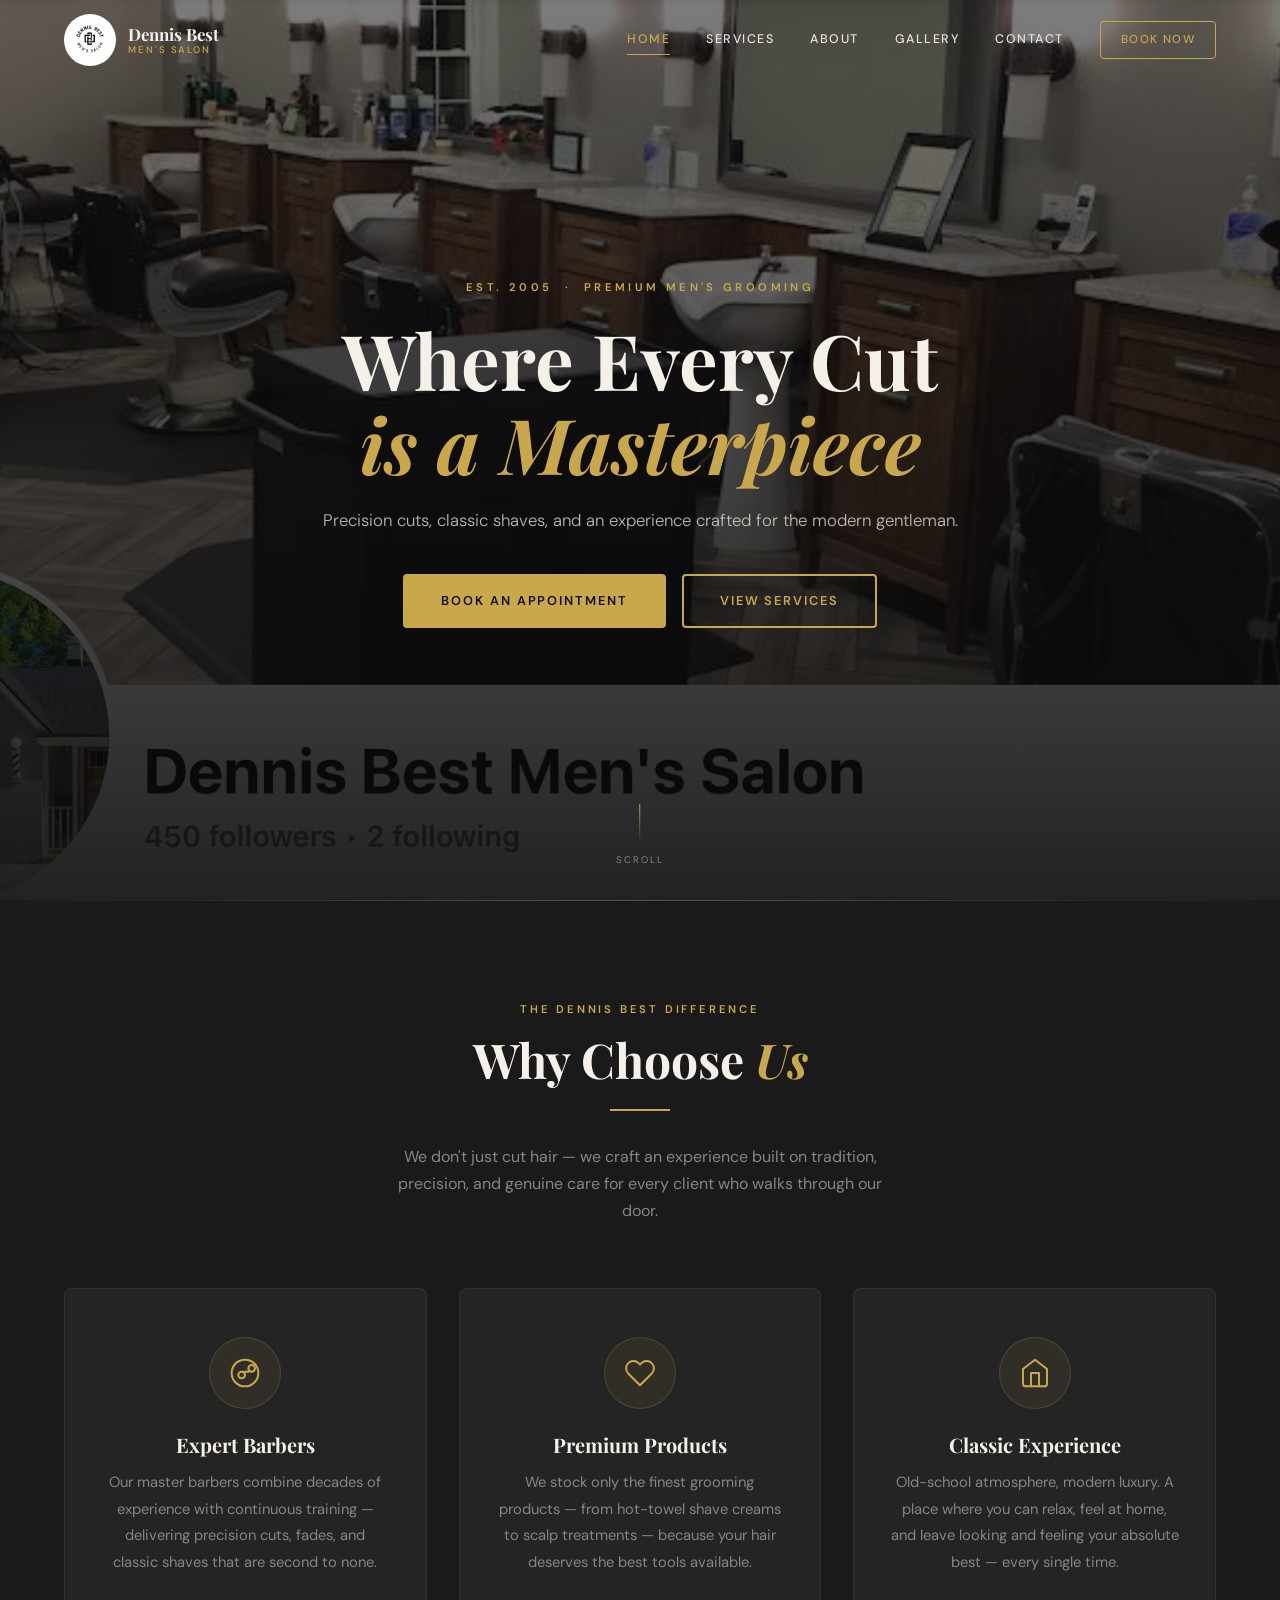
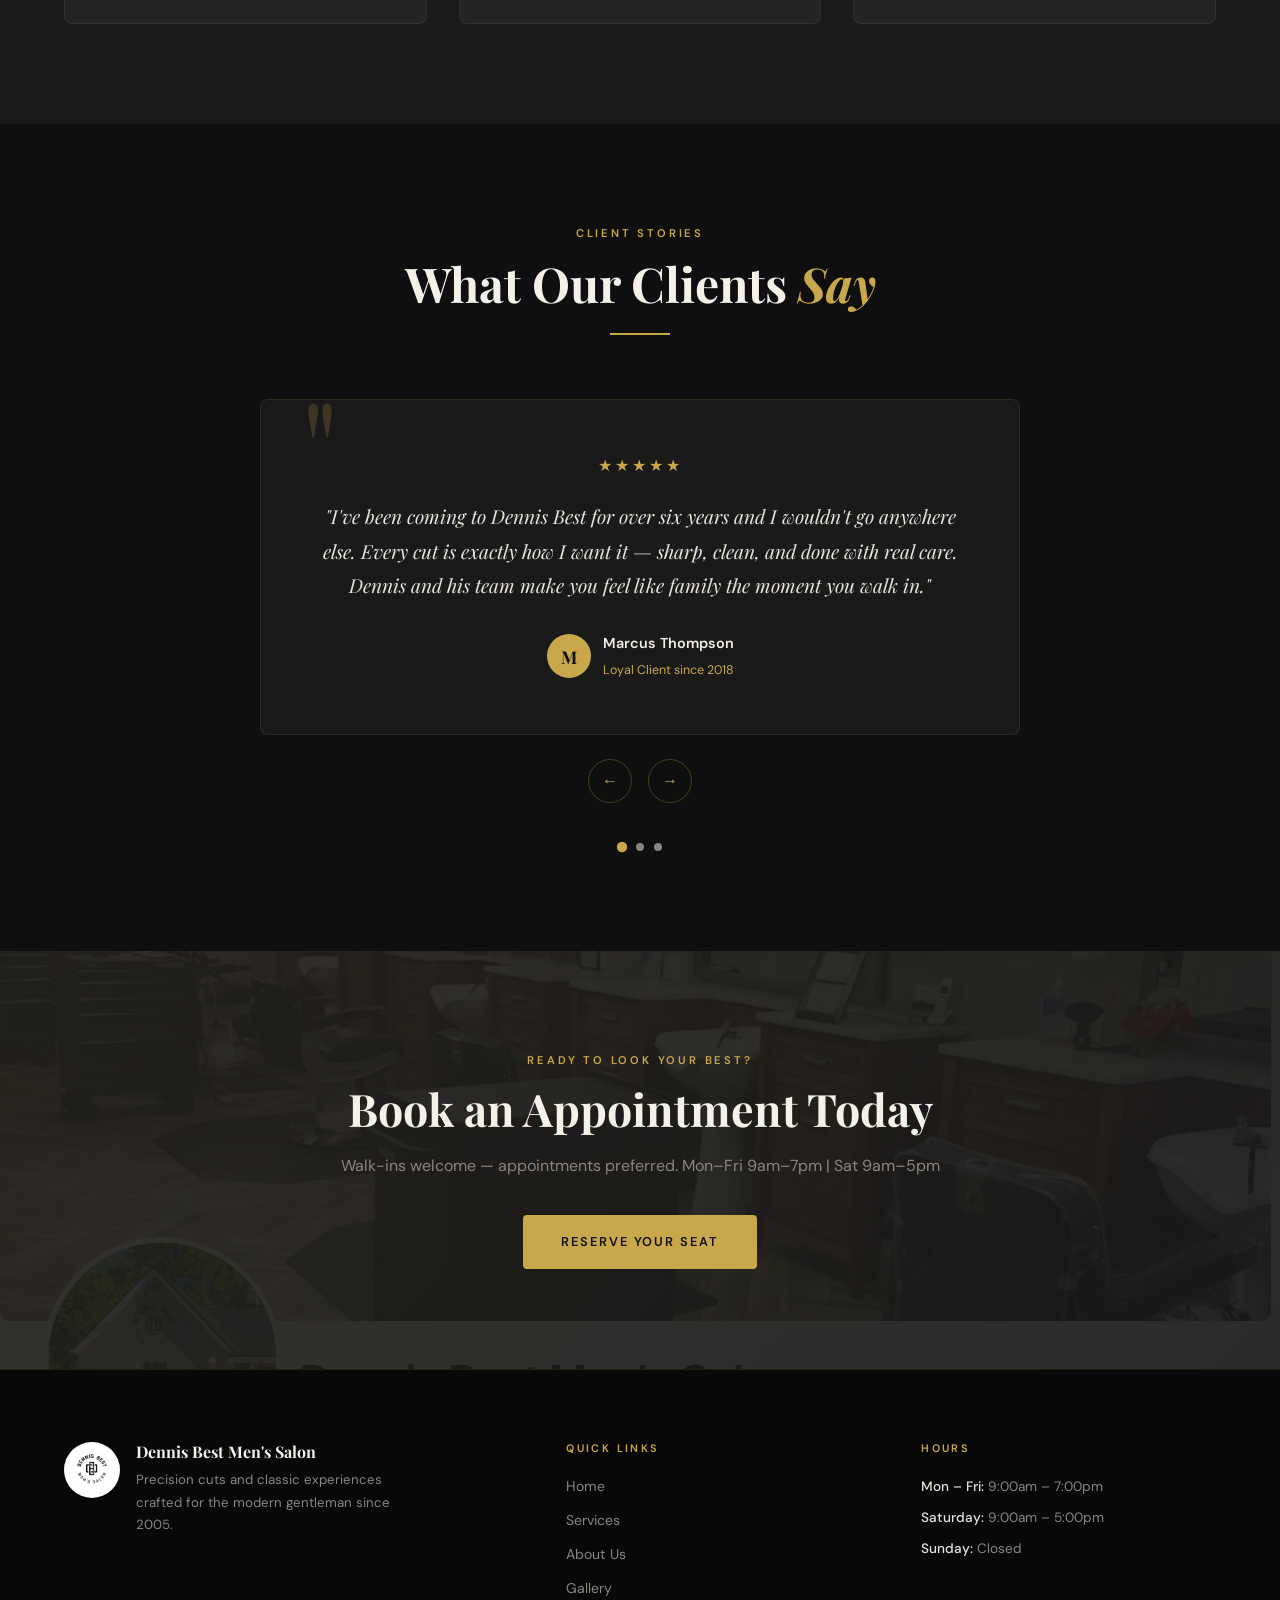
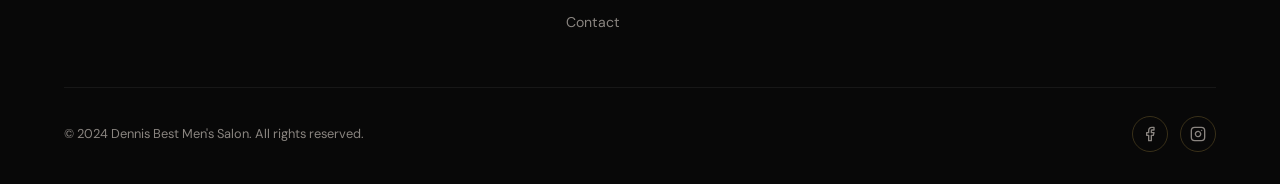
==== index.html @ a2790aa3 "Initial build: Dennis Best Men's Salon website Complete 5-page premium barbershop website with: - Ho" ====
<!DOCTYPE html>
<html lang="en">
<head>
  <meta charset="UTF-8" />
  <meta name="viewport" content="width=device-width, initial-scale=1.0" />
  <title>Dennis Best Men's Salon — Where Every Cut is a Masterpiece</title>
  <meta name="description" content="Premium men's barbershop and salon. Expert cuts, classic shaves, and a welcoming atmosphere since 2005." />
  <link rel="icon" type="image/png" href="images/logo.png" />
  <link rel="stylesheet" href="css/style.css" />
</head>
<body>

  <!-- ═══════════════════════════════ NAV ═══════════════════════════════ -->
  <header class="nav" role="banner">
    <div class="nav__inner">
      <a href="index.html" class="nav__logo" aria-label="Dennis Best Men's Salon Home">
        <img src="images/logo.png" alt="Dennis Best Men's Salon Logo" />
        <div class="nav__logo-text">
          Dennis Best
          <span>Men's Salon</span>
        </div>
      </a>

      <nav class="nav__links" aria-label="Primary Navigation">
        <a href="index.html">Home</a>
        <a href="services.html">Services</a>
        <a href="about.html">About</a>
        <a href="gallery.html">Gallery</a>
        <a href="contact.html">Contact</a>
        <a href="contact.html" class="nav__book">Book Now</a>
      </nav>

      <button class="nav__hamburger" aria-label="Toggle menu" aria-expanded="false">
        <span></span><span></span><span></span>
      </button>
    </div>
  </header>

  <!-- Mobile Menu -->
  <nav class="nav__mobile" aria-label="Mobile Navigation">
    <a href="index.html">Home</a>
    <a href="services.html">Services</a>
    <a href="about.html">About</a>
    <a href="gallery.html">Gallery</a>
    <a href="contact.html">Contact</a>
    <a href="contact.html">Book an Appointment</a>
  </nav>

  <main>

    <!-- ═══════════════════════════ HERO ═══════════════════════════════ -->
    <section class="hero" aria-label="Hero">
      <div class="hero__bg" role="img" aria-label="Dennis Best Men's Salon Interior"></div>
      <div class="hero__overlay"></div>

      <div class="hero__content">
        <span class="hero__eyebrow">Est. 2005 &nbsp;·&nbsp; Premium Men's Grooming</span>
        <h1 class="hero__title">
          Where Every Cut
          <em>is a Masterpiece</em>
        </h1>
        <p class="hero__sub">
          Precision cuts, classic shaves, and an experience crafted for the modern gentleman.
        </p>
        <div class="hero__cta">
          <a href="contact.html" class="btn btn-solid">Book an Appointment</a>
          <a href="services.html" class="btn">View Services</a>
        </div>
      </div>

      <div class="hero__scroll" aria-hidden="true">
        <div class="hero__scroll-line"></div>
        <span>Scroll</span>
      </div>
    </section>

    <!-- ═══════════════════════════ WHY US ═════════════════════════════ -->
    <section class="why">
      <div class="container">
        <div class="why__head reveal">
          <span class="section-label">The Dennis Best Difference</span>
          <h2 class="section-title">Why Choose <em>Us</em></h2>
          <div class="gold-divider center"></div>
          <p class="section-sub" style="margin: 0 auto;">
            We don't just cut hair — we craft an experience built on tradition, precision, and genuine care for every client who walks through our door.
          </p>
        </div>

        <div class="why__grid">
          <!-- Card 1 -->
          <div class="why__card reveal reveal-delay-1">
            <div class="why__icon">
              <svg viewBox="0 0 24 24" aria-hidden="true">
                <path d="M12 2C6.48 2 2 6.48 2 12s4.48 10 10 10 10-4.48 10-10S17.52 2 12 2z"/>
                <path d="M7 13.5c0-1.38 1.12-2.5 2.5-2.5s2.5 1.12 2.5 2.5-1.12 2.5-2.5 2.5S7 14.88 7 13.5z"/>
                <path d="M14.5 8.5c0-1.38 1.12-2.5 2.5-2.5s2.5 1.12 2.5 2.5-1.12 2.5-2.5 2.5-2.5-1.12-2.5-2.5z"/>
                <line x1="11.5" y1="11" x2="14.5" y2="11"/>
              </svg>
            </div>
            <h3>Expert Barbers</h3>
            <p>Our master barbers combine decades of experience with continuous training — delivering precision cuts, fades, and classic shaves that are second to none.</p>
          </div>

          <!-- Card 2 -->
          <div class="why__card reveal reveal-delay-2">
            <div class="why__icon">
              <svg viewBox="0 0 24 24" aria-hidden="true">
                <path d="M20.84 4.61a5.5 5.5 0 0 0-7.78 0L12 5.67l-1.06-1.06a5.5 5.5 0 0 0-7.78 7.78l1.06 1.06L12 21.23l7.78-7.78 1.06-1.06a5.5 5.5 0 0 0 0-7.78z"/>
              </svg>
            </div>
            <h3>Premium Products</h3>
            <p>We stock only the finest grooming products — from hot-towel shave creams to scalp treatments — because your hair deserves the best tools available.</p>
          </div>

          <!-- Card 3 -->
          <div class="why__card reveal reveal-delay-3">
            <div class="why__icon">
              <svg viewBox="0 0 24 24" aria-hidden="true">
                <path d="M3 9l9-7 9 7v11a2 2 0 0 1-2 2H5a2 2 0 0 1-2-2z"/>
                <polyline points="9 22 9 12 15 12 15 22"/>
              </svg>
            </div>
            <h3>Classic Experience</h3>
            <p>Old-school atmosphere, modern luxury. A place where you can relax, feel at home, and leave looking and feeling your absolute best — every single time.</p>
          </div>
        </div>
      </div>
    </section>

    <!-- ═════════════════════════ TESTIMONIALS ══════════════════════════ -->
    <section class="testimonials">
      <div class="container">
        <div class="testimonials__head reveal">
          <span class="section-label">Client Stories</span>
          <h2 class="section-title">What Our Clients <em>Say</em></h2>
          <div class="gold-divider center"></div>
        </div>

        <div class="testimonials__track-wrap reveal">
          <div class="testimonials__track">

            <div class="testimonials__slide">
              <div class="testimonial-card">
                <div class="testimonials__stars">★★★★★</div>
                <blockquote>
                  "I've been coming to Dennis Best for over six years and I wouldn't go anywhere else. Every cut is exactly how I want it — sharp, clean, and done with real care. Dennis and his team make you feel like family the moment you walk in."
                </blockquote>
                <cite>
                  <div class="testimonial-avatar">M</div>
                  <div class="testimonial-info">
                    <strong>Marcus Thompson</strong>
                    <span>Loyal Client since 2018</span>
                  </div>
                </cite>
              </div>
            </div>

            <div class="testimonials__slide">
              <div class="testimonial-card">
                <div class="testimonials__stars">★★★★★</div>
                <blockquote>
                  "The hot towel shave here is an experience unlike anything else. You walk out feeling completely refreshed — like a new man. The attention to detail from every barber in this shop is truly impressive. Worth every penny."
                </blockquote>
                <cite>
                  <div class="testimonial-avatar">J</div>
                  <div class="testimonial-info">
                    <strong>James Rivera</strong>
                    <span>Regular Client</span>
                  </div>
                </cite>
              </div>
            </div>

            <div class="testimonials__slide">
              <div class="testimonial-card">
                <div class="testimonials__stars">★★★★★</div>
                <blockquote>
                  "I took my son in for his first real haircut and Dennis was incredible with him. Patient, friendly, and the result was perfect. We've been coming back every month since. This is genuinely the best barbershop in the area."
                </blockquote>
                <cite>
                  <div class="testimonial-avatar">D</div>
                  <div class="testimonial-info">
                    <strong>David Chen</strong>
                    <span>Client since 2021</span>
                  </div>
                </cite>
              </div>
            </div>

          </div>
        </div>

        <div class="testimonials__arrows">
          <button class="testimonials__arrow prev" aria-label="Previous testimonial">&#8592;</button>
          <button class="testimonials__arrow next" aria-label="Next testimonial">&#8594;</button>
        </div>

        <div class="testimonials__dots" role="tablist" aria-label="Testimonial navigation">
          <button class="testimonials__dot active" aria-label="Testimonial 1"></button>
          <button class="testimonials__dot" aria-label="Testimonial 2"></button>
          <button class="testimonials__dot" aria-label="Testimonial 3"></button>
        </div>
      </div>
    </section>

    <!-- ═══════════════════════ CTA BANNER ═════════════════════════════ -->
    <section class="cta-banner">
      <div class="container">
        <span class="section-label reveal">Ready to Look Your Best?</span>
        <h2 class="cta-banner__title reveal">Book an Appointment Today</h2>
        <p class="cta-banner__sub reveal">
          Walk-ins welcome — appointments preferred. Mon–Fri 9am–7pm | Sat 9am–5pm
        </p>
        <a href="contact.html" class="btn btn-solid reveal">Reserve Your Seat</a>
      </div>
    </section>

  </main>

  <!-- ═══════════════════════════ FOOTER ═════════════════════════════ -->
  <footer class="footer">
    <div class="container">
      <div class="footer__grid">

        <div class="footer__brand">
          <img src="images/logo.png" alt="Dennis Best Men's Salon" class="footer__logo" />
          <div class="footer__brand-text">
            <h3>Dennis Best Men's Salon</h3>
            <p>Precision cuts and classic experiences crafted for the modern gentleman since 2005.</p>
          </div>
        </div>

        <div class="footer__col">
          <h4>Quick Links</h4>
          <nav class="footer__links" aria-label="Footer Navigation">
            <a href="index.html">Home</a>
            <a href="services.html">Services</a>
            <a href="about.html">About Us</a>
            <a href="gallery.html">Gallery</a>
            <a href="contact.html">Contact</a>
          </nav>
        </div>

        <div class="footer__col">
          <h4>Hours</h4>
          <ul class="footer__hours">
            <span><strong>Mon – Fri:</strong> 9:00am – 7:00pm</span>
            <span><strong>Saturday:</strong> 9:00am – 5:00pm</span>
            <span><strong>Sunday:</strong> Closed</span>
          </ul>
        </div>

      </div>

      <div class="footer__bottom">
        <p class="footer__copy">© 2024 Dennis Best Men's Salon. All rights reserved.</p>
        <div class="footer__social" aria-label="Social Media Links">
          <!-- Facebook -->
          <a href="#" aria-label="Facebook">
            <svg viewBox="0 0 24 24" xmlns="http://www.w3.org/2000/svg"><path d="M18 2h-3a5 5 0 0 0-5 5v3H7v4h3v8h4v-8h3l1-4h-4V7a1 1 0 0 1 1-1h3z"/></svg>
          </a>
          <!-- Instagram -->
          <a href="#" aria-label="Instagram">
            <svg viewBox="0 0 24 24" xmlns="http://www.w3.org/2000/svg"><rect x="2" y="2" width="20" height="20" rx="5" ry="5"/><path d="M16 11.37A4 4 0 1 1 12.63 8 4 4 0 0 1 16 11.37z"/><line x1="17.5" y1="6.5" x2="17.51" y2="6.5"/></svg>
          </a>
        </div>
      </div>
    </div>
  </footer>

  <script src="js/main.js"></script>
</body>
</html>
---- css/style.css ----
/* ============================================================
   Dennis Best Men's Salon — Main Stylesheet
   ============================================================ */

@import url('https://fonts.googleapis.com/css2?family=Playfair+Display:ital,wght@0,400;0,600;0,700;0,900;1,400;1,600&family=DM+Sans:wght@300;400;500;600&display=swap');

/* ── Variables ─────────────────────────────────────────────── */
:root {
  --color-bg:      #0f0f0f;
  --color-surface: #1a1a1a;
  --color-surface2:#242424;
  --color-gold:    #c9a84c;
  --color-gold-lt: #e0c070;
  --color-cream:   #f5f0e8;
  --color-text:    #e8e4dc;
  --color-muted:   #8a8580;
  --nav-h:         80px;
  --transition:    0.35s cubic-bezier(0.4, 0, 0.2, 1);
  --radius:        4px;
  --max-w:         1200px;
}

/* ── Reset & Base ──────────────────────────────────────────── */
*, *::before, *::after { box-sizing: border-box; margin: 0; padding: 0; }

html { scroll-behavior: smooth; font-size: 16px; }

body {
  background: var(--color-bg);
  color: var(--color-text);
  font-family: 'DM Sans', sans-serif;
  font-weight: 400;
  line-height: 1.7;
  opacity: 0;
  animation: pageIn 0.6s ease forwards;
}

@keyframes pageIn {
  to { opacity: 1; }
}

img { max-width: 100%; display: block; }
a  { text-decoration: none; color: inherit; }
ul { list-style: none; }

h1, h2, h3, h4 {
  font-family: 'Playfair Display', serif;
  line-height: 1.2;
}

/* ── Utility ───────────────────────────────────────────────── */
.container {
  width: 100%;
  max-width: var(--max-w);
  margin: 0 auto;
  padding: 0 24px;
}

.section-label {
  display: block;
  font-family: 'DM Sans', sans-serif;
  font-size: 0.7rem;
  font-weight: 600;
  letter-spacing: 0.25em;
  text-transform: uppercase;
  color: var(--color-gold);
  margin-bottom: 12px;
}

.section-title {
  font-size: clamp(2rem, 4vw, 3rem);
  color: var(--color-cream);
  margin-bottom: 16px;
}

.section-title em {
  font-style: italic;
  color: var(--color-gold);
}

.section-sub {
  font-size: 1rem;
  color: var(--color-muted);
  max-width: 520px;
}

.btn {
  display: inline-block;
  padding: 14px 36px;
  border: 2px solid var(--color-gold);
  font-family: 'DM Sans', sans-serif;
  font-size: 0.8rem;
  font-weight: 600;
  letter-spacing: 0.15em;
  text-transform: uppercase;
  color: var(--color-gold);
  background: transparent;
  cursor: pointer;
  transition: var(--transition);
  border-radius: var(--radius);
}

.btn:hover {
  background: var(--color-gold);
  color: var(--color-bg);
}

.btn-solid {
  background: var(--color-gold);
  color: var(--color-bg);
}

.btn-solid:hover {
  background: var(--color-gold-lt);
  border-color: var(--color-gold-lt);
}

/* ── Divider ───────────────────────────────────────────────── */
.gold-divider {
  width: 60px;
  height: 2px;
  background: var(--color-gold);
  margin: 20px 0 32px;
}

.gold-divider.center { margin-left: auto; margin-right: auto; }

/* ============================================================
   NAVIGATION
   ============================================================ */
.nav {
  position: fixed;
  top: 0; left: 0; right: 0;
  height: var(--nav-h);
  z-index: 1000;
  transition: background var(--transition), box-shadow var(--transition);
}

.nav.scrolled {
  background: rgba(10, 10, 10, 0.97);
  box-shadow: 0 2px 30px rgba(0,0,0,0.6);
  backdrop-filter: blur(10px);
  -webkit-backdrop-filter: blur(10px);
}

.nav__inner {
  display: flex;
  align-items: center;
  justify-content: space-between;
  height: 100%;
  max-width: var(--max-w);
  margin: 0 auto;
  padding: 0 24px;
}

.nav__logo {
  display: flex;
  align-items: center;
  gap: 12px;
}

.nav__logo img {
  width: 52px;
  height: 52px;
  object-fit: contain;
  border-radius: 50%;
  background: #fff;
  padding: 4px;
  filter: none;
}

.nav__logo-text {
  font-family: 'Playfair Display', serif;
  font-size: 1.05rem;
  font-weight: 700;
  color: var(--color-cream);
  line-height: 1.2;
}

.nav__logo-text span {
  display: block;
  font-family: 'DM Sans', sans-serif;
  font-size: 0.6rem;
  font-weight: 500;
  letter-spacing: 0.2em;
  text-transform: uppercase;
  color: var(--color-gold);
}

.nav__links {
  display: flex;
  align-items: center;
  gap: 36px;
}

.nav__links a {
  font-size: 0.78rem;
  font-weight: 500;
  letter-spacing: 0.12em;
  text-transform: uppercase;
  color: var(--color-text);
  position: relative;
  transition: color var(--transition);
}

.nav__links a::after {
  content: '';
  position: absolute;
  bottom: -4px; left: 0;
  width: 0; height: 1px;
  background: var(--color-gold);
  transition: width var(--transition);
}

.nav__links a:hover,
.nav__links a.active {
  color: var(--color-gold);
}

.nav__links a:hover::after,
.nav__links a.active::after {
  width: 100%;
}

.nav__book {
  font-size: 0.72rem !important;
  padding: 8px 20px;
  border: 1px solid var(--color-gold);
  border-radius: var(--radius);
  color: var(--color-gold) !important;
  transition: var(--transition) !important;
}

.nav__book:hover {
  background: var(--color-gold) !important;
  color: var(--color-bg) !important;
}

.nav__book::after { display: none !important; }

/* Hamburger */
.nav__hamburger {
  display: none;
  flex-direction: column;
  justify-content: center;
  gap: 5px;
  width: 36px;
  height: 36px;
  cursor: pointer;
  background: none;
  border: none;
  padding: 4px;
}

.nav__hamburger span {
  display: block;
  height: 2px;
  background: var(--color-text);
  border-radius: 2px;
  transition: var(--transition);
}

.nav__hamburger.open span:nth-child(1) { transform: translateY(7px) rotate(45deg); }
.nav__hamburger.open span:nth-child(2) { opacity: 0; }
.nav__hamburger.open span:nth-child(3) { transform: translateY(-7px) rotate(-45deg); }

/* Mobile menu */
.nav__mobile {
  display: none;
  position: fixed;
  top: var(--nav-h);
  left: 0; right: 0;
  background: rgba(10, 10, 10, 0.98);
  backdrop-filter: blur(20px);
  -webkit-backdrop-filter: blur(20px);
  padding: 24px;
  flex-direction: column;
  gap: 4px;
  z-index: 999;
  border-top: 1px solid rgba(201, 168, 76, 0.2);
}

.nav__mobile.open { display: flex; }

.nav__mobile a {
  display: block;
  padding: 14px 16px;
  font-size: 1rem;
  font-weight: 500;
  letter-spacing: 0.08em;
  color: var(--color-text);
  border-bottom: 1px solid rgba(255,255,255,0.06);
  transition: color var(--transition);
}

.nav__mobile a:hover,
.nav__mobile a.active { color: var(--color-gold); }

.nav__mobile a:last-child { border-bottom: none; }

/* ============================================================
   HERO
   ============================================================ */
.hero {
  position: relative;
  height: 100vh;
  min-height: 620px;
  display: flex;
  align-items: center;
  justify-content: center;
  text-align: center;
  overflow: hidden;
}

.hero__bg {
  position: absolute;
  inset: 0;
  background: url('../images/interior.jpg') center/cover no-repeat;
  transform: scale(1.05);
  transition: transform 8s ease-out;
}

.hero__bg.loaded { transform: scale(1); }

.hero__overlay {
  position: absolute;
  inset: 0;
  background: linear-gradient(
    to bottom,
    rgba(10, 10, 10, 0.5) 0%,
    rgba(10, 10, 10, 0.7) 50%,
    rgba(10, 10, 10, 0.9) 100%
  );
}

.hero__content {
  position: relative;
  z-index: 2;
  max-width: 760px;
  padding: 0 24px;
  animation: heroIn 1s ease 0.3s both;
}

@keyframes heroIn {
  from { opacity: 0; transform: translateY(30px); }
  to   { opacity: 1; transform: translateY(0); }
}

.hero__eyebrow {
  display: inline-block;
  font-family: 'DM Sans', sans-serif;
  font-size: 0.7rem;
  font-weight: 600;
  letter-spacing: 0.3em;
  text-transform: uppercase;
  color: var(--color-gold);
  margin-bottom: 20px;
}

.hero__title {
  font-size: clamp(2.8rem, 6vw, 5rem);
  font-weight: 700;
  color: var(--color-cream);
  margin-bottom: 20px;
  line-height: 1.1;
}

.hero__title em {
  display: block;
  font-style: italic;
  color: var(--color-gold);
}

.hero__sub {
  font-size: 1.05rem;
  color: rgba(232, 228, 220, 0.8);
  margin-bottom: 40px;
  font-weight: 300;
}

.hero__cta {
  display: flex;
  gap: 16px;
  justify-content: center;
  flex-wrap: wrap;
}

.hero__scroll {
  position: absolute;
  bottom: 32px;
  left: 50%;
  transform: translateX(-50%);
  z-index: 2;
  display: flex;
  flex-direction: column;
  align-items: center;
  gap: 8px;
  animation: bounce 2.5s ease infinite;
}

.hero__scroll span {
  font-size: 0.6rem;
  letter-spacing: 0.2em;
  text-transform: uppercase;
  color: var(--color-muted);
}

.hero__scroll-line {
  width: 1px;
  height: 40px;
  background: linear-gradient(to bottom, var(--color-gold), transparent);
}

@keyframes bounce {
  0%, 100% { transform: translateX(-50%) translateY(0); }
  50%       { transform: translateX(-50%) translateY(8px); }
}

/* ============================================================
   WHY CHOOSE US
   ============================================================ */
.why {
  padding: 100px 0;
  background: var(--color-surface);
  position: relative;
  overflow: hidden;
}

.why::before {
  content: '';
  position: absolute;
  top: 0; left: 0; right: 0;
  height: 1px;
  background: linear-gradient(to right, transparent, var(--color-gold), transparent);
  opacity: 0.4;
}

.why__head {
  text-align: center;
  margin-bottom: 64px;
}

.why__grid {
  display: grid;
  grid-template-columns: repeat(3, 1fr);
  gap: 32px;
}

.why__card {
  background: var(--color-surface2);
  border: 1px solid rgba(201, 168, 76, 0.1);
  border-radius: 8px;
  padding: 48px 36px;
  text-align: center;
  transition: var(--transition);
  position: relative;
  overflow: hidden;
}

.why__card::after {
  content: '';
  position: absolute;
  bottom: 0; left: 0; right: 0;
  height: 3px;
  background: var(--color-gold);
  transform: scaleX(0);
  transition: transform var(--transition);
}

.why__card:hover {
  transform: translateY(-8px);
  border-color: rgba(201, 168, 76, 0.35);
  box-shadow: 0 20px 50px rgba(0,0,0,0.4);
}

.why__card:hover::after { transform: scaleX(1); }

.why__icon {
  width: 72px;
  height: 72px;
  margin: 0 auto 24px;
  display: flex;
  align-items: center;
  justify-content: center;
  border-radius: 50%;
  background: rgba(201, 168, 76, 0.08);
  border: 1px solid rgba(201, 168, 76, 0.2);
}

.why__icon svg {
  width: 32px;
  height: 32px;
  stroke: var(--color-gold);
  fill: none;
  stroke-width: 1.5;
  stroke-linecap: round;
  stroke-linejoin: round;
}

.why__card h3 {
  font-size: 1.25rem;
  color: var(--color-cream);
  margin-bottom: 12px;
}

.why__card p {
  font-size: 0.92rem;
  color: var(--color-muted);
  line-height: 1.8;
}

/* ============================================================
   TESTIMONIALS
   ============================================================ */
.testimonials {
  padding: 100px 0;
  background: var(--color-bg);
  overflow: hidden;
}

.testimonials__head {
  text-align: center;
  margin-bottom: 64px;
}

.testimonials__track-wrap {
  position: relative;
  overflow: hidden;
}

.testimonials__track {
  display: flex;
  transition: transform 0.6s cubic-bezier(0.4, 0, 0.2, 1);
}

.testimonials__slide {
  min-width: 100%;
  padding: 0 40px;
}

.testimonial-card {
  background: var(--color-surface);
  border: 1px solid rgba(201, 168, 76, 0.12);
  border-radius: 8px;
  padding: 52px 60px;
  max-width: 760px;
  margin: 0 auto;
  text-align: center;
  position: relative;
}

.testimonial-card::before {
  content: '"';
  position: absolute;
  top: -20px; left: 40px;
  font-family: 'Playfair Display', serif;
  font-size: 8rem;
  color: var(--color-gold);
  opacity: 0.2;
  line-height: 1;
}

.testimonial-card blockquote {
  font-family: 'Playfair Display', serif;
  font-size: 1.2rem;
  font-style: italic;
  color: var(--color-text);
  line-height: 1.8;
  margin-bottom: 28px;
}

.testimonial-card cite {
  display: flex;
  align-items: center;
  justify-content: center;
  gap: 12px;
  font-style: normal;
}

.testimonial-avatar {
  width: 44px;
  height: 44px;
  border-radius: 50%;
  background: var(--color-gold);
  display: flex;
  align-items: center;
  justify-content: center;
  font-family: 'Playfair Display', serif;
  font-size: 1.1rem;
  color: var(--color-bg);
  font-weight: 700;
  flex-shrink: 0;
}

.testimonial-info strong {
  display: block;
  font-family: 'DM Sans', sans-serif;
  font-weight: 600;
  font-size: 0.9rem;
  color: var(--color-cream);
}

.testimonial-info span {
  font-size: 0.78rem;
  color: var(--color-gold);
}

.testimonials__stars {
  color: var(--color-gold);
  font-size: 1rem;
  margin-bottom: 20px;
  letter-spacing: 3px;
}

.testimonials__dots {
  display: flex;
  justify-content: center;
  gap: 10px;
  margin-top: 40px;
}

.testimonials__dot {
  width: 8px;
  height: 8px;
  border-radius: 50%;
  background: var(--color-muted);
  cursor: pointer;
  transition: var(--transition);
  border: none;
}

.testimonials__dot.active {
  background: var(--color-gold);
  transform: scale(1.3);
}

.testimonials__arrows {
  display: flex;
  justify-content: center;
  gap: 16px;
  margin-top: 24px;
}

.testimonials__arrow {
  width: 44px;
  height: 44px;
  border-radius: 50%;
  border: 1px solid rgba(201, 168, 76, 0.3);
  background: transparent;
  color: var(--color-gold);
  cursor: pointer;
  display: flex;
  align-items: center;
  justify-content: center;
  transition: var(--transition);
  font-size: 1rem;
}

.testimonials__arrow:hover {
  background: var(--color-gold);
  color: var(--color-bg);
  border-color: var(--color-gold);
}

/* ============================================================
   CTA BANNER
   ============================================================ */
.cta-banner {
  position: relative;
  padding: 100px 0;
  background: var(--color-surface);
  text-align: center;
  overflow: hidden;
}

.cta-banner::before {
  content: '';
  position: absolute;
  inset: 0;
  background: url('../images/interior.jpg') center/cover no-repeat;
  opacity: 0.08;
}

.cta-banner::after {
  content: '';
  position: absolute;
  inset: 0;
  background: linear-gradient(135deg, rgba(201,168,76,0.05) 0%, transparent 100%);
}

.cta-banner .container { position: relative; z-index: 1; }

.cta-banner__title {
  font-size: clamp(1.8rem, 3.5vw, 2.8rem);
  color: var(--color-cream);
  margin-bottom: 16px;
}

.cta-banner__sub {
  font-size: 1rem;
  color: var(--color-muted);
  margin-bottom: 36px;
}

/* ============================================================
   FOOTER
   ============================================================ */
.footer {
  background: #080808;
  padding: 72px 0 32px;
  border-top: 1px solid rgba(201, 168, 76, 0.15);
}

.footer__grid {
  display: grid;
  grid-template-columns: 1.5fr 1fr 1fr;
  gap: 60px;
  margin-bottom: 52px;
}

.footer__brand {
  display: flex;
  align-items: flex-start;
  gap: 16px;
}

.footer__logo {
  width: 56px;
  height: 56px;
  object-fit: contain;
  border-radius: 50%;
  background: #fff;
  padding: 4px;
  flex-shrink: 0;
}

.footer__brand-text h3 {
  font-family: 'Playfair Display', serif;
  font-size: 1rem;
  color: var(--color-cream);
  margin-bottom: 4px;
}

.footer__brand-text p {
  font-size: 0.83rem;
  color: var(--color-muted);
  line-height: 1.7;
  max-width: 260px;
  margin-top: 8px;
}

.footer__col h4 {
  font-family: 'DM Sans', sans-serif;
  font-size: 0.68rem;
  font-weight: 600;
  letter-spacing: 0.22em;
  text-transform: uppercase;
  color: var(--color-gold);
  margin-bottom: 20px;
}

.footer__links {
  display: flex;
  flex-direction: column;
  gap: 10px;
}

.footer__links a {
  font-size: 0.88rem;
  color: var(--color-muted);
  transition: color var(--transition);
}

.footer__links a:hover { color: var(--color-gold); }

.footer__hours {
  display: flex;
  flex-direction: column;
  gap: 8px;
}

.footer__hours span {
  font-size: 0.85rem;
  color: var(--color-muted);
}

.footer__hours span strong {
  color: var(--color-text);
  font-weight: 500;
}

.footer__bottom {
  border-top: 1px solid rgba(255,255,255,0.06);
  padding-top: 28px;
  display: flex;
  align-items: center;
  justify-content: space-between;
  flex-wrap: wrap;
  gap: 16px;
}

.footer__copy {
  font-size: 0.8rem;
  color: var(--color-muted);
}

.footer__social {
  display: flex;
  gap: 12px;
}

.footer__social a {
  width: 36px;
  height: 36px;
  border-radius: 50%;
  border: 1px solid rgba(201, 168, 76, 0.25);
  display: flex;
  align-items: center;
  justify-content: center;
  color: var(--color-muted);
  transition: var(--transition);
}

.footer__social a:hover {
  border-color: var(--color-gold);
  color: var(--color-gold);
  background: rgba(201, 168, 76, 0.08);
}

.footer__social svg {
  width: 16px;
  height: 16px;
  fill: none;
  stroke: currentColor;
  stroke-width: 2;
  stroke-linecap: round;
  stroke-linejoin: round;
}

/* ============================================================
   PAGE HEADER (inner pages)
   ============================================================ */
.page-header {
  padding: 160px 0 80px;
  text-align: center;
  background: var(--color-surface);
  position: relative;
  overflow: hidden;
}

.page-header::before {
  content: '';
  position: absolute;
  inset: 0;
  background: url('../images/interior.jpg') center/cover no-repeat;
  opacity: 0.06;
}

.page-header::after {
  content: '';
  position: absolute;
  bottom: 0; left: 0; right: 0;
  height: 1px;
  background: linear-gradient(to right, transparent, var(--color-gold), transparent);
  opacity: 0.4;
}

.page-header .container { position: relative; z-index: 1; }

.page-header__label {
  display: block;
  font-size: 0.68rem;
  font-weight: 600;
  letter-spacing: 0.28em;
  text-transform: uppercase;
  color: var(--color-gold);
  margin-bottom: 12px;
}

.page-header h1 {
  font-size: clamp(2.2rem, 4.5vw, 3.5rem);
  color: var(--color-cream);
}

/* ============================================================
   SERVICES PAGE
   ============================================================ */
.services-section {
  padding: 80px 0 100px;
}

.services__grid {
  display: grid;
  grid-template-columns: repeat(3, 1fr);
  gap: 28px;
  margin-top: 60px;
}

.service-card {
  background: var(--color-surface);
  border: 1px solid rgba(201, 168, 76, 0.1);
  border-radius: 8px;
  padding: 44px 36px;
  position: relative;
  overflow: hidden;
  cursor: default;
  transition: transform var(--transition), box-shadow var(--transition), border-color var(--transition);
}

.service-card::before {
  content: '';
  position: absolute;
  inset: 0;
  background: linear-gradient(135deg, rgba(201,168,76,0.06), transparent);
  opacity: 0;
  transition: opacity var(--transition);
}

.service-card:hover {
  transform: translateY(-10px);
  border-color: rgba(201, 168, 76, 0.5);
  box-shadow: 0 24px 60px rgba(0,0,0,0.4), 0 0 0 1px rgba(201,168,76,0.15);
}

.service-card:hover::before { opacity: 1; }

.service-card__number {
  font-family: 'Playfair Display', serif;
  font-size: 3.5rem;
  font-weight: 700;
  color: rgba(201, 168, 76, 0.1);
  line-height: 1;
  margin-bottom: 20px;
  transition: color var(--transition);
}

.service-card:hover .service-card__number {
  color: rgba(201, 168, 76, 0.2);
}

.service-card h3 {
  font-size: 1.3rem;
  color: var(--color-cream);
  margin-bottom: 10px;
}

.service-card p {
  font-size: 0.88rem;
  color: var(--color-muted);
  line-height: 1.7;
  margin-bottom: 28px;
}

.service-card__price {
  display: flex;
  align-items: center;
  justify-content: space-between;
}

.service-card__price span {
  font-family: 'Playfair Display', serif;
  font-size: 1.8rem;
  font-weight: 600;
  color: var(--color-gold);
}

.service-card__tag {
  font-size: 0.68rem;
  font-weight: 600;
  letter-spacing: 0.15em;
  text-transform: uppercase;
  color: var(--color-muted);
  border: 1px solid rgba(255,255,255,0.1);
  padding: 5px 12px;
  border-radius: 20px;
}

.services__note {
  margin-top: 48px;
  text-align: center;
  font-size: 0.88rem;
  color: var(--color-muted);
}

.services__note a {
  color: var(--color-gold);
  border-bottom: 1px solid rgba(201,168,76,0.4);
  transition: border-color var(--transition);
}

.services__note a:hover { border-color: var(--color-gold); }

/* ============================================================
   GALLERY PAGE
   ============================================================ */
.gallery-section {
  padding: 80px 0 100px;
}

.gallery__filter {
  display: flex;
  justify-content: center;
  gap: 12px;
  margin-bottom: 52px;
  flex-wrap: wrap;
}

.gallery__filter button {
  font-family: 'DM Sans', sans-serif;
  font-size: 0.72rem;
  font-weight: 600;
  letter-spacing: 0.15em;
  text-transform: uppercase;
  padding: 8px 24px;
  background: transparent;
  border: 1px solid rgba(255,255,255,0.12);
  color: var(--color-muted);
  border-radius: 40px;
  cursor: pointer;
  transition: var(--transition);
}

.gallery__filter button:hover,
.gallery__filter button.active {
  border-color: var(--color-gold);
  color: var(--color-gold);
  background: rgba(201,168,76,0.06);
}

.gallery__masonry {
  columns: 3;
  column-gap: 16px;
}

.gallery__item {
  break-inside: avoid;
  margin-bottom: 16px;
  position: relative;
  overflow: hidden;
  border-radius: 6px;
  cursor: pointer;
  opacity: 0;
  transform: translateY(20px);
  transition: opacity 0.5s ease, transform 0.5s ease;
}

.gallery__item.visible {
  opacity: 1;
  transform: translateY(0);
}

.gallery__item img {
  width: 100%;
  display: block;
  transition: transform 0.5s ease;
}

.gallery__item:hover img { transform: scale(1.05); }

.gallery__item-overlay {
  position: absolute;
  inset: 0;
  background: rgba(10, 10, 10, 0.5);
  display: flex;
  align-items: center;
  justify-content: center;
  opacity: 0;
  transition: opacity var(--transition);
}

.gallery__item:hover .gallery__item-overlay { opacity: 1; }

.gallery__item-overlay svg {
  width: 32px;
  height: 32px;
  stroke: #fff;
  fill: none;
  stroke-width: 1.5;
}

/* Lightbox */
.lightbox {
  position: fixed;
  inset: 0;
  background: rgba(5, 5, 5, 0.96);
  z-index: 2000;
  display: flex;
  align-items: center;
  justify-content: center;
  opacity: 0;
  pointer-events: none;
  transition: opacity 0.3s ease;
}

.lightbox.open {
  opacity: 1;
  pointer-events: all;
}

.lightbox__img {
  max-width: 90vw;
  max-height: 85vh;
  object-fit: contain;
  border-radius: 4px;
  box-shadow: 0 30px 80px rgba(0,0,0,0.8);
}

.lightbox__close {
  position: absolute;
  top: 24px; right: 24px;
  width: 44px; height: 44px;
  background: rgba(255,255,255,0.08);
  border: 1px solid rgba(255,255,255,0.15);
  border-radius: 50%;
  cursor: pointer;
  display: flex;
  align-items: center;
  justify-content: center;
  color: var(--color-text);
  font-size: 1.3rem;
  transition: var(--transition);
  line-height: 1;
}

.lightbox__close:hover {
  background: rgba(201,168,76,0.2);
  border-color: var(--color-gold);
  color: var(--color-gold);
}

.lightbox__arrow {
  position: absolute;
  top: 50%;
  transform: translateY(-50%);
  width: 52px; height: 52px;
  background: rgba(255,255,255,0.06);
  border: 1px solid rgba(255,255,255,0.12);
  border-radius: 50%;
  cursor: pointer;
  display: flex;
  align-items: center;
  justify-content: center;
  color: var(--color-text);
  font-size: 1.2rem;
  transition: var(--transition);
}

.lightbox__arrow:hover {
  background: rgba(201,168,76,0.15);
  border-color: var(--color-gold);
  color: var(--color-gold);
}

.lightbox__prev { left: 24px; }
.lightbox__next { right: 24px; }

.lightbox__counter {
  position: absolute;
  bottom: 24px;
  left: 50%;
  transform: translateX(-50%);
  font-size: 0.78rem;
  color: var(--color-muted);
  letter-spacing: 0.1em;
}

/* ============================================================
   ABOUT PAGE
   ============================================================ */
.about-story {
  padding: 80px 0 60px;
}

.about-story__grid {
  display: grid;
  grid-template-columns: 1fr 1fr;
  gap: 80px;
  align-items: center;
}

.about-story__img {
  position: relative;
}

.about-story__img img {
  width: 100%;
  border-radius: 8px;
  filter: grayscale(20%);
}

.about-story__img::before {
  content: '';
  position: absolute;
  top: -16px; left: -16px;
  right: 16px; bottom: 16px;
  border: 1px solid rgba(201,168,76,0.25);
  border-radius: 8px;
  z-index: -1;
}

.about-story__text .section-sub {
  max-width: 100%;
  font-size: 1rem;
  line-height: 1.85;
  color: var(--color-muted);
}

.about-stats {
  display: grid;
  grid-template-columns: repeat(3, 1fr);
  gap: 24px;
  margin-top: 40px;
}

.stat {
  text-align: center;
  padding: 20px;
  border: 1px solid rgba(201,168,76,0.12);
  border-radius: 6px;
  background: var(--color-surface);
}

.stat strong {
  display: block;
  font-family: 'Playfair Display', serif;
  font-size: 2.2rem;
  font-weight: 700;
  color: var(--color-gold);
}

.stat span {
  font-size: 0.78rem;
  color: var(--color-muted);
  letter-spacing: 0.05em;
}

/* Team */
.team-section {
  padding: 80px 0;
  background: var(--color-surface);
}

.team__head {
  text-align: center;
  margin-bottom: 60px;
}

.team__grid {
  display: grid;
  grid-template-columns: repeat(3, 1fr);
  gap: 32px;
}

.team-card {
  background: var(--color-surface2);
  border: 1px solid rgba(201,168,76,0.1);
  border-radius: 8px;
  overflow: hidden;
  transition: var(--transition);
}

.team-card:hover {
  transform: translateY(-6px);
  border-color: rgba(201,168,76,0.3);
  box-shadow: 0 20px 50px rgba(0,0,0,0.3);
}

.team-card__img {
  width: 100%;
  aspect-ratio: 4/3;
  object-fit: cover;
  filter: grayscale(30%);
  transition: filter var(--transition);
}

.team-card:hover .team-card__img { filter: grayscale(0); }

.team-card__body {
  padding: 28px;
}

.team-card__body h3 {
  font-size: 1.15rem;
  color: var(--color-cream);
  margin-bottom: 4px;
}

.team-card__title {
  font-size: 0.78rem;
  color: var(--color-gold);
  font-weight: 500;
  letter-spacing: 0.08em;
  text-transform: uppercase;
  margin-bottom: 12px;
}

.team-card__bio {
  font-size: 0.85rem;
  color: var(--color-muted);
  line-height: 1.7;
}

/* Timeline */
.timeline-section {
  padding: 80px 0 100px;
}

.timeline__head {
  text-align: center;
  margin-bottom: 72px;
}

.timeline {
  position: relative;
  max-width: 760px;
  margin: 0 auto;
}

.timeline::before {
  content: '';
  position: absolute;
  top: 0; bottom: 0;
  left: 50%;
  transform: translateX(-50%);
  width: 1px;
  background: linear-gradient(to bottom, transparent, rgba(201,168,76,0.4), transparent);
}

.timeline__item {
  display: flex;
  gap: 40px;
  margin-bottom: 60px;
  position: relative;
}

.timeline__item:nth-child(odd) { flex-direction: row-reverse; }

.timeline__item:nth-child(odd) .timeline__content { text-align: right; }

.timeline__dot {
  position: absolute;
  top: 6px;
  left: 50%;
  transform: translateX(-50%);
  width: 14px;
  height: 14px;
  border-radius: 50%;
  background: var(--color-gold);
  border: 3px solid var(--color-bg);
  box-shadow: 0 0 0 1px var(--color-gold);
  z-index: 1;
}

.timeline__content {
  flex: 1;
  padding: 0 40px;
}

.timeline__year {
  font-family: 'Playfair Display', serif;
  font-size: 2rem;
  font-weight: 700;
  color: var(--color-gold);
  opacity: 0.4;
  line-height: 1;
  margin-bottom: 8px;
}

.timeline__content h3 {
  font-size: 1.1rem;
  color: var(--color-cream);
  margin-bottom: 8px;
}

.timeline__content p {
  font-size: 0.88rem;
  color: var(--color-muted);
  line-height: 1.7;
}

/* ============================================================
   CONTACT PAGE
   ============================================================ */
.contact-section {
  padding: 80px 0 100px;
}

.contact__grid {
  display: grid;
  grid-template-columns: 1.4fr 1fr;
  gap: 64px;
  align-items: start;
}

.contact-form {
  background: var(--color-surface);
  border: 1px solid rgba(201,168,76,0.1);
  border-radius: 8px;
  padding: 52px 48px;
}

.contact-form h2 {
  font-size: 1.8rem;
  color: var(--color-cream);
  margin-bottom: 8px;
}

.contact-form .form-sub {
  font-size: 0.88rem;
  color: var(--color-muted);
  margin-bottom: 36px;
}

.form-group {
  margin-bottom: 20px;
}

.form-row {
  display: grid;
  grid-template-columns: 1fr 1fr;
  gap: 20px;
}

.form-group label {
  display: block;
  font-size: 0.72rem;
  font-weight: 600;
  letter-spacing: 0.12em;
  text-transform: uppercase;
  color: var(--color-muted);
  margin-bottom: 8px;
}

.form-group input,
.form-group select,
.form-group textarea {
  width: 100%;
  background: var(--color-surface2);
  border: 1px solid rgba(255,255,255,0.08);
  border-radius: var(--radius);
  padding: 14px 16px;
  font-family: 'DM Sans', sans-serif;
  font-size: 0.92rem;
  color: var(--color-text);
  transition: border-color var(--transition), box-shadow var(--transition);
  outline: none;
  appearance: none;
  -webkit-appearance: none;
}

.form-group select {
  background-image: url("data:image/svg+xml,%3Csvg xmlns='http://www.w3.org/2000/svg' width='12' height='8' viewBox='0 0 12 8'%3E%3Cpath d='M1 1l5 5 5-5' stroke='%23c9a84c' stroke-width='1.5' fill='none' stroke-linecap='round'/%3E%3C/svg%3E");
  background-repeat: no-repeat;
  background-position: right 14px center;
  padding-right: 40px;
  cursor: pointer;
}

.form-group select option {
  background: var(--color-surface2);
  color: var(--color-text);
}

.form-group textarea {
  resize: vertical;
  min-height: 130px;
}

.form-group input::placeholder,
.form-group textarea::placeholder {
  color: rgba(138,133,128,0.6);
}

.form-group input:focus,
.form-group select:focus,
.form-group textarea:focus {
  border-color: rgba(201,168,76,0.5);
  box-shadow: 0 0 0 3px rgba(201,168,76,0.08);
}

.form-submit {
  margin-top: 8px;
  width: 100%;
  padding: 16px;
  background: var(--color-gold);
  border: 2px solid var(--color-gold);
  border-radius: var(--radius);
  font-family: 'DM Sans', sans-serif;
  font-size: 0.8rem;
  font-weight: 600;
  letter-spacing: 0.15em;
  text-transform: uppercase;
  color: var(--color-bg);
  cursor: pointer;
  transition: var(--transition);
}

.form-submit:hover {
  background: var(--color-gold-lt);
  border-color: var(--color-gold-lt);
}

.form-success {
  display: none;
  text-align: center;
  padding: 20px;
  color: var(--color-gold);
  font-size: 0.9rem;
}

/* Contact Info */
.contact-info {
  display: flex;
  flex-direction: column;
  gap: 32px;
}

.contact-info__block {
  background: var(--color-surface);
  border: 1px solid rgba(201,168,76,0.1);
  border-radius: 8px;
  padding: 32px;
}

.contact-info__block h3 {
  font-size: 1rem;
  color: var(--color-cream);
  margin-bottom: 20px;
  display: flex;
  align-items: center;
  gap: 10px;
}

.contact-info__block h3 svg {
  width: 18px;
  height: 18px;
  stroke: var(--color-gold);
  fill: none;
  stroke-width: 1.5;
}

.hours-list {
  display: flex;
  flex-direction: column;
  gap: 10px;
}

.hours-list li {
  display: flex;
  justify-content: space-between;
  font-size: 0.88rem;
  padding-bottom: 10px;
  border-bottom: 1px solid rgba(255,255,255,0.04);
}

.hours-list li:last-child { border-bottom: none; padding-bottom: 0; }

.hours-list li span:first-child { color: var(--color-muted); }
.hours-list li span:last-child  { color: var(--color-cream); font-weight: 500; }

.hours-list li.closed span:last-child { color: var(--color-muted); }

.map-embed {
  border-radius: 8px;
  overflow: hidden;
  border: 1px solid rgba(201,168,76,0.1);
}

.map-embed iframe {
  width: 100%;
  height: 220px;
  display: block;
  filter: grayscale(30%) invert(90%) hue-rotate(180deg) brightness(0.85);
}

.social-links {
  display: flex;
  gap: 12px;
}

.social-link {
  display: flex;
  align-items: center;
  gap: 10px;
  padding: 10px 16px;
  background: var(--color-surface2);
  border: 1px solid rgba(255,255,255,0.06);
  border-radius: var(--radius);
  font-size: 0.84rem;
  color: var(--color-text);
  transition: var(--transition);
}

.social-link:hover {
  border-color: rgba(201,168,76,0.4);
  color: var(--color-gold);
}

.social-link svg {
  width: 18px;
  height: 18px;
  fill: currentColor;
  flex-shrink: 0;
}

/* ============================================================
   SCROLL REVEAL
   ============================================================ */
.reveal {
  opacity: 0;
  transform: translateY(28px);
  transition: opacity 0.65s ease, transform 0.65s ease;
}

.reveal.visible {
  opacity: 1;
  transform: translateY(0);
}

.reveal-delay-1 { transition-delay: 0.1s; }
.reveal-delay-2 { transition-delay: 0.2s; }
.reveal-delay-3 { transition-delay: 0.3s; }

/* ============================================================
   RESPONSIVE
   ============================================================ */
@media (max-width: 1024px) {
  .why__grid          { grid-template-columns: repeat(2, 1fr); }
  .services__grid     { grid-template-columns: repeat(2, 1fr); }
  .team__grid         { grid-template-columns: repeat(2, 1fr); }
  .about-story__grid  { grid-template-columns: 1fr; gap: 48px; }
  .about-story__img::before { display: none; }
  .footer__grid       { grid-template-columns: 1fr 1fr; }
  .contact__grid      { grid-template-columns: 1fr; }
}

@media (max-width: 768px) {
  :root { --nav-h: 68px; }

  .nav__links  { display: none; }
  .nav__hamburger { display: flex; }

  .hero__title { font-size: 2.5rem; }

  .why__grid        { grid-template-columns: 1fr; }
  .services__grid   { grid-template-columns: 1fr; }
  .team__grid       { grid-template-columns: 1fr; }
  .footer__grid     { grid-template-columns: 1fr; gap: 36px; }
  .gallery__masonry { columns: 2; }

  .timeline::before { left: 16px; }
  .timeline__item   { flex-direction: column !important; gap: 20px; }
  .timeline__item:nth-child(odd) .timeline__content { text-align: left; }
  .timeline__dot    { left: 16px; }
  .timeline__content { padding: 0 0 0 48px !important; }

  .about-stats      { grid-template-columns: repeat(3, 1fr); gap: 12px; }

  .contact-form     { padding: 36px 28px; }
  .form-row         { grid-template-columns: 1fr; }
  .footer__bottom   { flex-direction: column; text-align: center; }

  .testimonial-card { padding: 40px 28px; }
}

@media (max-width: 480px) {
  .gallery__masonry { columns: 1; }
  .hero__cta        { flex-direction: column; align-items: center; }
  .about-stats      { grid-template-columns: 1fr; }
}
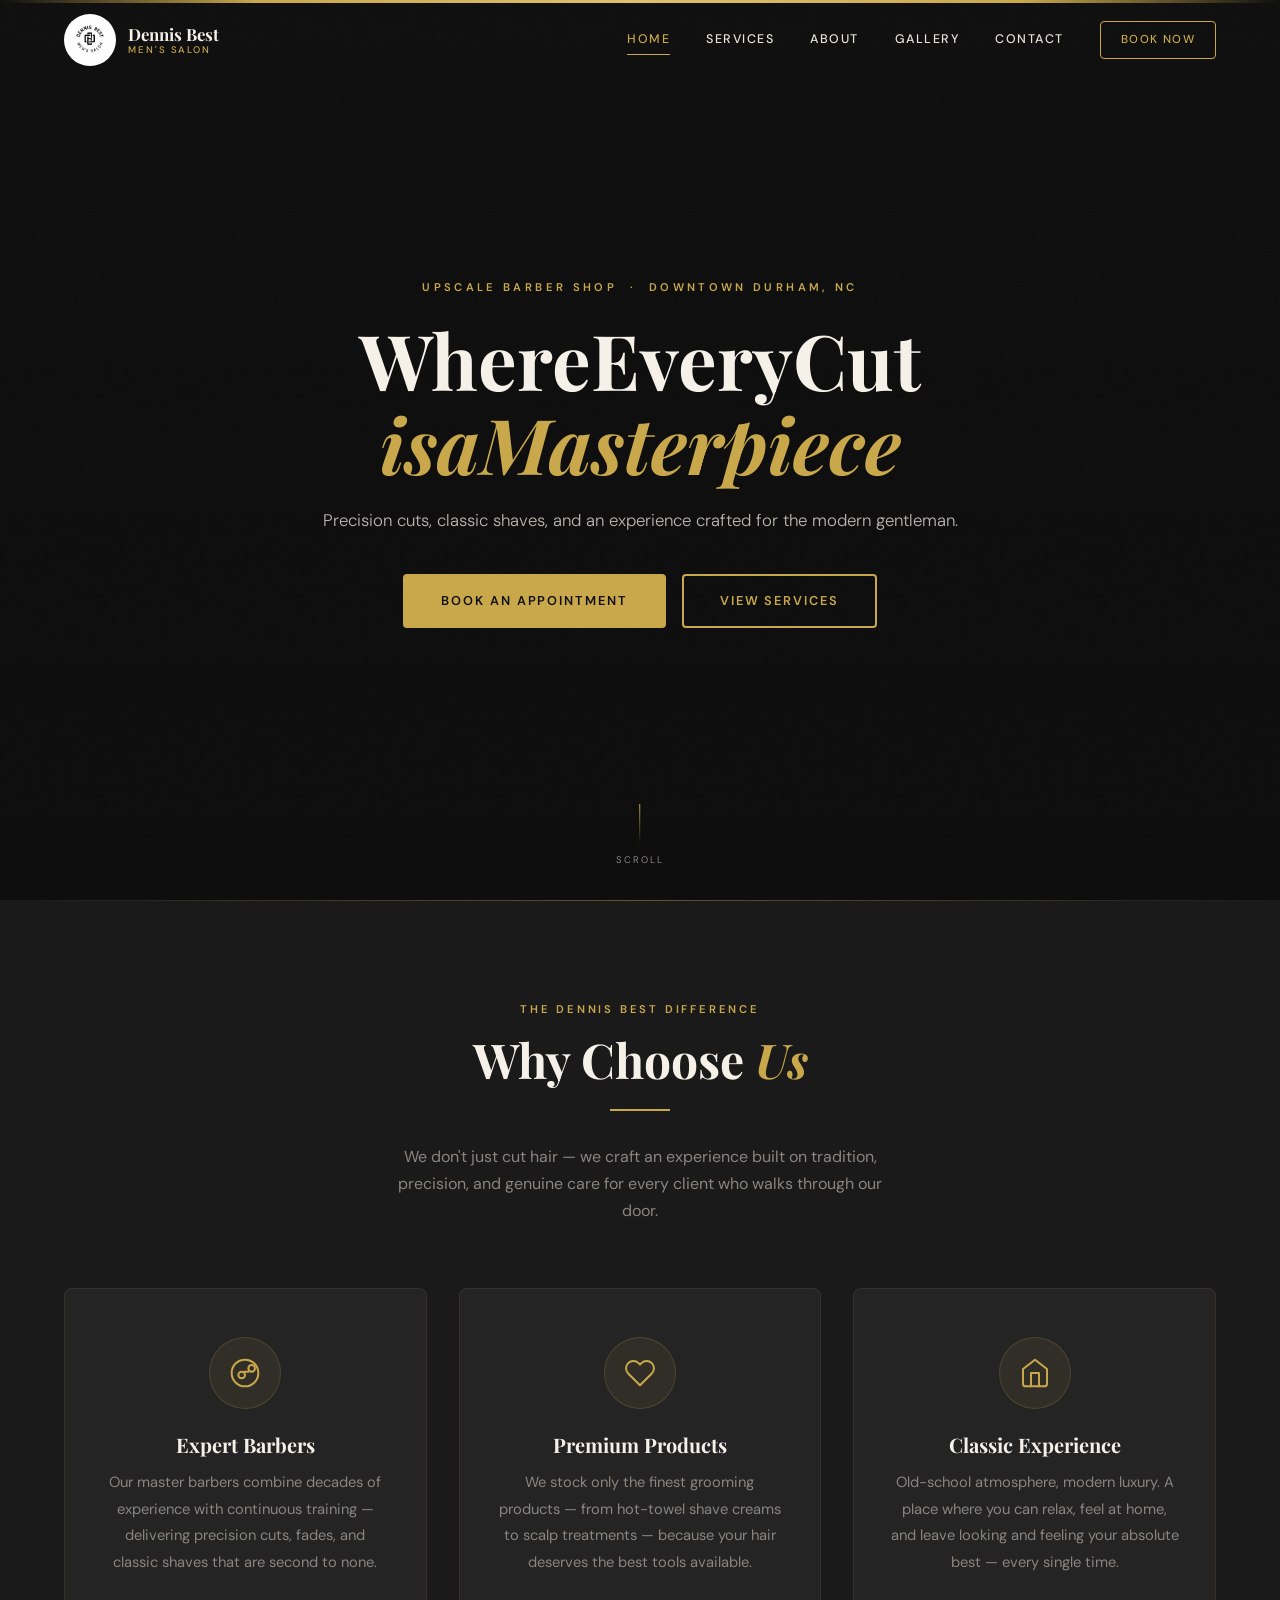
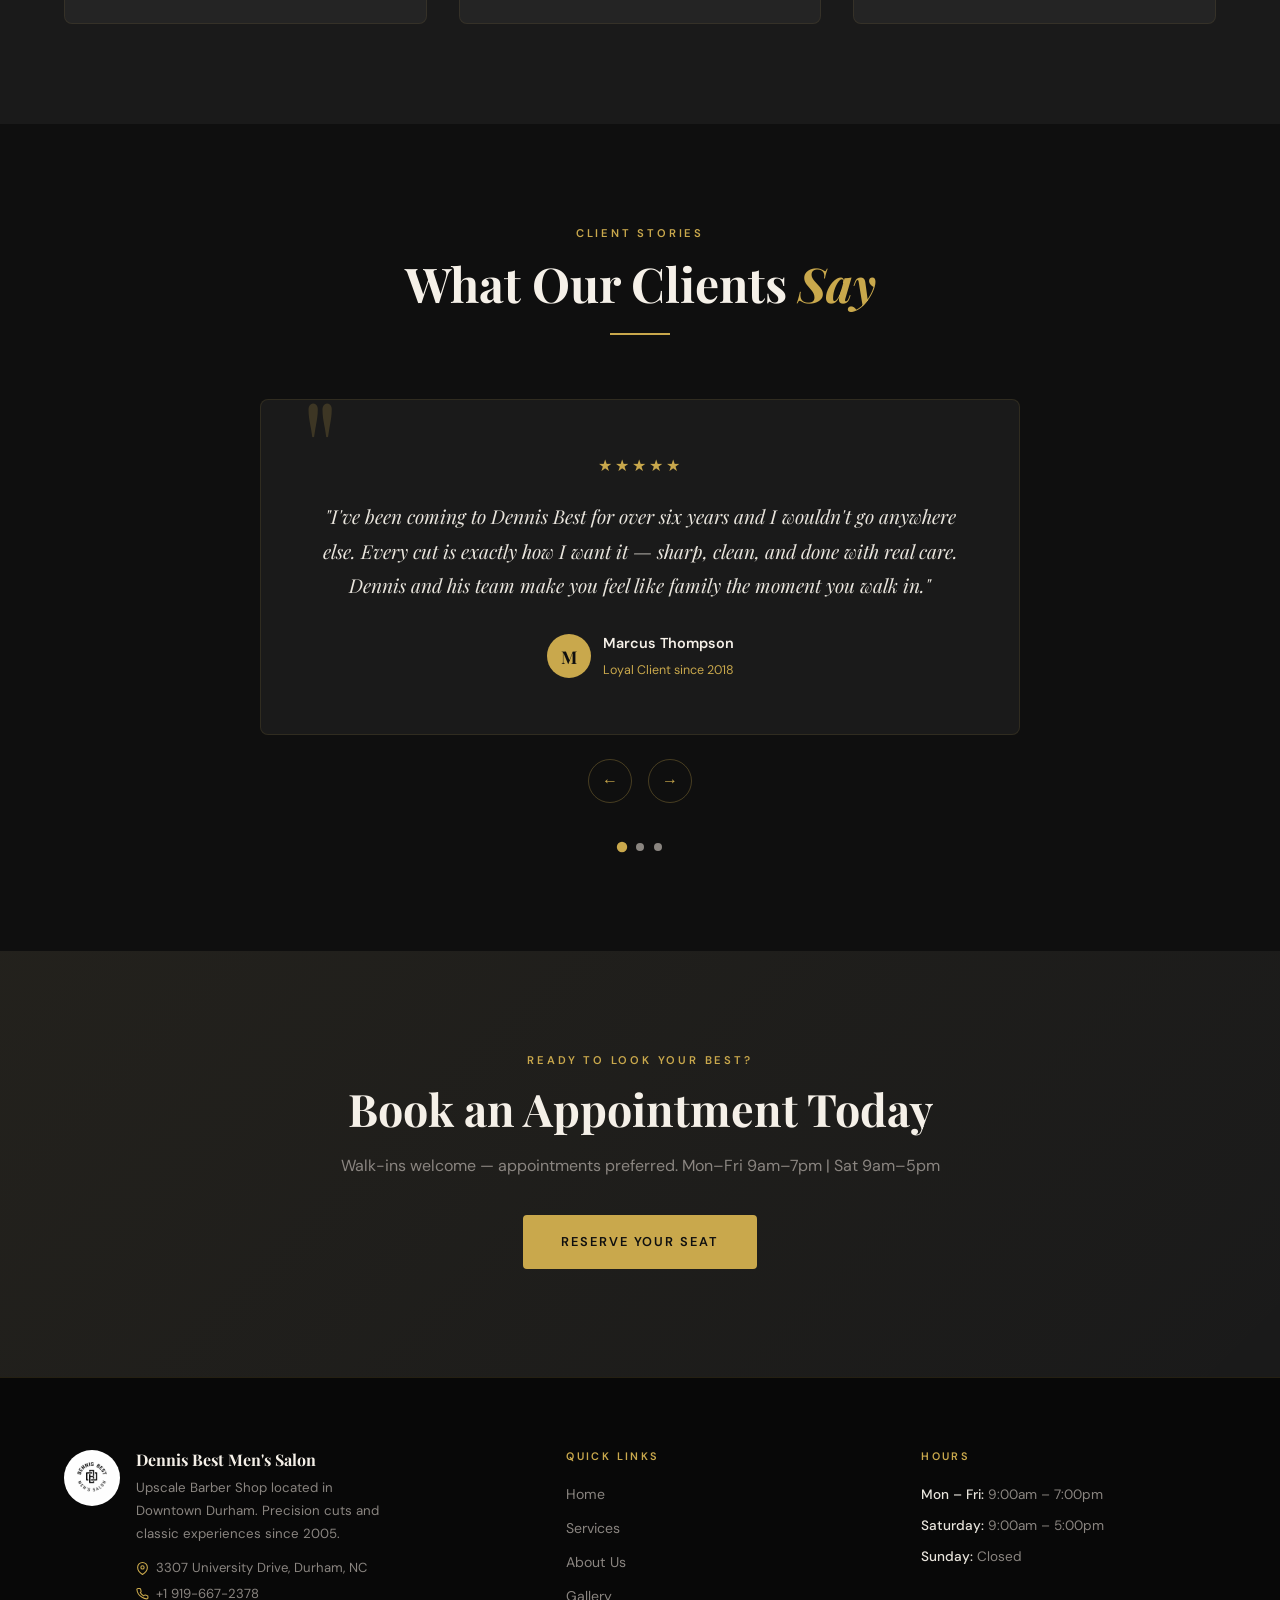
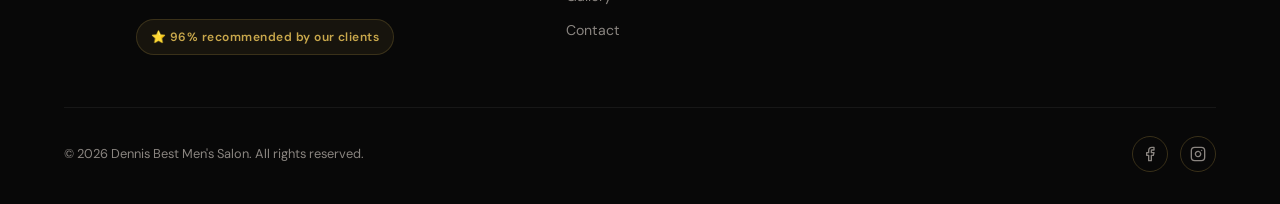
==== commit 6f4f2df3: "Add real business info, design upgrades, and floating CTA button Business info: - Tagline: Upscale B" ====
--- a/index.html
+++ b/index.html
@@ -54,7 +54,7 @@
       <div class="hero__overlay"></div>
 
       <div class="hero__content">
-        <span class="hero__eyebrow">Est. 2005 &nbsp;·&nbsp; Premium Men's Grooming</span>
+        <span class="hero__eyebrow">Upscale Barber Shop &nbsp;·&nbsp; Downtown Durham, NC</span>
         <h1 class="hero__title">
           Where Every Cut
           <em>is a Masterpiece</em>
@@ -226,7 +226,18 @@
           <img src="images/logo.png" alt="Dennis Best Men's Salon" class="footer__logo" />
           <div class="footer__brand-text">
             <h3>Dennis Best Men's Salon</h3>
-            <p>Precision cuts and classic experiences crafted for the modern gentleman since 2005.</p>
+            <p>Upscale Barber Shop located in Downtown Durham. Precision cuts and classic experiences since 2005.</p>
+            <div class="footer__contact-details">
+              <span>
+                <svg viewBox="0 0 24 24"><path d="M21 10c0 7-9 13-9 13s-9-6-9-13a9 9 0 0 1 18 0z"/><circle cx="12" cy="10" r="3"/></svg>
+                3307 University Drive, Durham, NC
+              </span>
+              <a href="tel:+19196672378">
+                <svg viewBox="0 0 24 24"><path d="M22 16.92v3a2 2 0 0 1-2.18 2 19.79 19.79 0 0 1-8.63-3.07A19.5 19.5 0 0 1 4.69 13.4a19.79 19.79 0 0 1-3.07-8.67A2 2 0 0 1 3.6 2.69h3a2 2 0 0 1 2 1.72c.127.96.361 1.903.7 2.81a2 2 0 0 1-.45 2.11L7.91 10.3a16 16 0 0 0 6 6l1.27-.89a2 2 0 0 1 2.11-.45c.907.339 1.85.573 2.81.7A2 2 0 0 1 22 17z"/></svg>
+                +1 919-667-2378
+              </a>
+            </div>
+            <div class="footer__rating">⭐ 96% recommended by our clients</div>
           </div>
         </div>
 
@@ -253,7 +264,7 @@
       </div>
 
       <div class="footer__bottom">
-        <p class="footer__copy">© 2024 Dennis Best Men's Salon. All rights reserved.</p>
+        <p class="footer__copy">© 2026 Dennis Best Men's Salon. All rights reserved.</p>
         <div class="footer__social" aria-label="Social Media Links">
           <!-- Facebook -->
           <a href="#" aria-label="Facebook">
--- a/css/style.css
+++ b/css/style.css
@@ -315,7 +315,7 @@
 .hero__bg {
   position: absolute;
   inset: 0;
-  background: url('../images/interior.jpg') center/cover no-repeat;
+  background: url('https://images.unsplash.com/photo-1585747860715-2ba37e788b70?w=1600&q=80') center/cover no-repeat;
   transform: scale(1.05);
   transition: transform 8s ease-out;
 }
@@ -677,7 +677,7 @@
   content: '';
   position: absolute;
   inset: 0;
-  background: url('../images/interior.jpg') center/cover no-repeat;
+  background: url('https://images.unsplash.com/photo-1585747860715-2ba37e788b70?w=1600&q=80') center/cover no-repeat;
   opacity: 0.08;
 }
 
@@ -852,7 +852,7 @@
   content: '';
   position: absolute;
   inset: 0;
-  background: url('../images/interior.jpg') center/cover no-repeat;
+  background: url('https://images.unsplash.com/photo-1585747860715-2ba37e788b70?w=1600&q=80') center/cover no-repeat;
   opacity: 0.06;
 }
 
@@ -1668,3 +1668,224 @@
   .hero__cta        { flex-direction: column; align-items: center; }
   .about-stats      { grid-template-columns: 1fr; }
 }
+
+/* ============================================================
+   DESIGN UPGRADES — v2
+   ============================================================ */
+
+/* ── Gold top accent line (premium brand detail) ─────────────── */
+body::before {
+  content: '';
+  position: fixed;
+  top: 0; left: 0; right: 0;
+  height: 3px;
+  background: linear-gradient(
+    90deg,
+    transparent 0%,
+    var(--color-gold) 20%,
+    var(--color-gold-lt) 50%,
+    var(--color-gold) 80%,
+    transparent 100%
+  );
+  z-index: 9999;
+  pointer-events: none;
+}
+
+/* ── Enhanced nav blur on scroll ──────────────────────────────── */
+.nav.scrolled {
+  background: rgba(8, 8, 8, 0.88) !important;
+  backdrop-filter: blur(18px) saturate(1.4) !important;
+  -webkit-backdrop-filter: blur(18px) saturate(1.4) !important;
+}
+
+/* ── Button shimmer sweep on hover ────────────────────────────── */
+@keyframes shimmerSweep {
+  from { left: -80%; }
+  to   { left: 130%; }
+}
+
+.btn {
+  position: relative;
+  overflow: hidden;
+}
+
+.btn::after {
+  content: '';
+  position: absolute;
+  top: 0;
+  left: -80%;
+  width: 50%;
+  height: 100%;
+  background: linear-gradient(
+    90deg,
+    transparent,
+    rgba(255, 255, 255, 0.18),
+    transparent
+  );
+  transform: skewX(-18deg);
+  pointer-events: none;
+  opacity: 0;
+  transition: none;
+}
+
+.btn:hover::after {
+  opacity: 1;
+  animation: shimmerSweep 0.55s ease forwards;
+}
+
+/* ── Service card gold glow on hover ──────────────────────────── */
+.service-card:hover {
+  box-shadow:
+    0 24px 60px rgba(0, 0, 0, 0.45),
+    0 0 0 1px rgba(201, 168, 76, 0.2),
+    0 0 30px rgba(201, 168, 76, 0.12) !important;
+}
+
+/* ── Gallery image scale on hover ─────────────────────────────── */
+.gallery__item img {
+  transition: transform 0.55s cubic-bezier(0.4, 0, 0.2, 1) !important;
+}
+
+.gallery__item:hover img {
+  transform: scale(1.08) !important;
+}
+
+/* ── Hero grain texture overlay ───────────────────────────────── */
+.hero__grain {
+  position: absolute;
+  inset: 0;
+  z-index: 1;
+  pointer-events: none;
+  opacity: 0.045;
+  background-image: url("data:image/svg+xml,%3Csvg xmlns='http://www.w3.org/2000/svg' width='300' height='300'%3E%3Cfilter id='grain'%3E%3CfeTurbulence type='fractalNoise' baseFrequency='0.75' numOctaves='4' stitchTiles='stitch'/%3E%3C/filter%3E%3Crect width='100%25' height='100%25' filter='url(%23grain)'/%3E%3C/svg%3E");
+  background-size: 200px 200px;
+}
+
+/* ── Hero staggered word reveal ──────────────────────────────── */
+.hero__word {
+  display: inline-block;
+  opacity: 0;
+  transform: translateY(22px);
+  animation: wordReveal 0.7s cubic-bezier(0.22, 1, 0.36, 1) forwards;
+}
+
+@keyframes wordReveal {
+  to { opacity: 1; transform: translateY(0); }
+}
+
+/* ── Floating Book Now button ─────────────────────────────────── */
+@keyframes pulseRing {
+  0%   { box-shadow: 0 4px 20px rgba(201,168,76,0.45), 0 0 0 0 rgba(201,168,76,0.5); }
+  70%  { box-shadow: 0 4px 20px rgba(201,168,76,0.45), 0 0 0 14px rgba(201,168,76,0); }
+  100% { box-shadow: 0 4px 20px rgba(201,168,76,0.45), 0 0 0 0 rgba(201,168,76,0); }
+}
+
+@keyframes floatBounce {
+  0%   { transform: translateX(-50%) translateY(0); }
+  40%  { transform: translateX(-50%) translateY(-8px); }
+  70%  { transform: translateX(-50%) translateY(-4px); }
+  100% { transform: translateX(-50%) translateY(0); }
+}
+
+.float-book {
+  display: none;
+  position: fixed;
+  bottom: 28px;
+  left: 50%;
+  transform: translateX(-50%);
+  z-index: 1500;
+  background: var(--color-gold);
+  color: #0f0f0f;
+  font-family: 'DM Sans', sans-serif;
+  font-weight: 700;
+  font-size: 0.88rem;
+  letter-spacing: 0.04em;
+  padding: 15px 32px;
+  border-radius: 50px;
+  white-space: nowrap;
+  text-decoration: none;
+  opacity: 0;
+  pointer-events: none;
+  transition: opacity 0.4s ease, background 0.25s ease;
+  animation: pulseRing 2.2s ease-out infinite;
+}
+
+.float-book.visible {
+  opacity: 1;
+  pointer-events: auto;
+}
+
+.float-book.bounce {
+  animation: pulseRing 2.2s ease-out infinite, floatBounce 0.55s ease;
+}
+
+.float-book:hover {
+  background: var(--color-gold-lt);
+}
+
+@media (max-width: 768px) {
+  .float-book { display: block; }
+}
+
+/* ── Footer contact details ───────────────────────────────────── */
+.footer__contact-details {
+  margin-top: 14px;
+  display: flex;
+  flex-direction: column;
+  gap: 7px;
+}
+
+.footer__contact-details a,
+.footer__contact-details span {
+  font-size: 0.82rem;
+  color: var(--color-muted);
+  display: flex;
+  align-items: center;
+  gap: 7px;
+  line-height: 1.4;
+  transition: color var(--transition);
+}
+
+.footer__contact-details a:hover { color: var(--color-gold); }
+
+.footer__contact-details svg {
+  width: 13px;
+  height: 13px;
+  stroke: var(--color-gold);
+  fill: none;
+  stroke-width: 2;
+  stroke-linecap: round;
+  stroke-linejoin: round;
+  flex-shrink: 0;
+}
+
+.footer__rating {
+  display: inline-flex;
+  align-items: center;
+  gap: 7px;
+  margin-top: 16px;
+  padding: 7px 14px;
+  background: rgba(201, 168, 76, 0.08);
+  border: 1px solid rgba(201, 168, 76, 0.2);
+  border-radius: 40px;
+  font-size: 0.75rem;
+  font-weight: 600;
+  color: var(--color-gold);
+  letter-spacing: 0.04em;
+}
+
+/* ── Map embed updated height ─────────────────────────────────── */
+.map-embed iframe {
+  height: 400px !important;
+}
+
+/* ── Section alternating backgrounds ─────────────────────────── */
+.why        { background: var(--color-surface); }
+.testimonials { background: var(--color-bg); }
+.cta-banner { background: var(--color-surface); }
+.team-section { background: var(--color-surface); }
+.timeline-section { background: var(--color-bg); }
+.about-story { background: var(--color-bg); }
+.services-section { background: var(--color-bg); }
+.gallery-section { background: var(--color-bg); }
+.contact-section { background: var(--color-bg); }
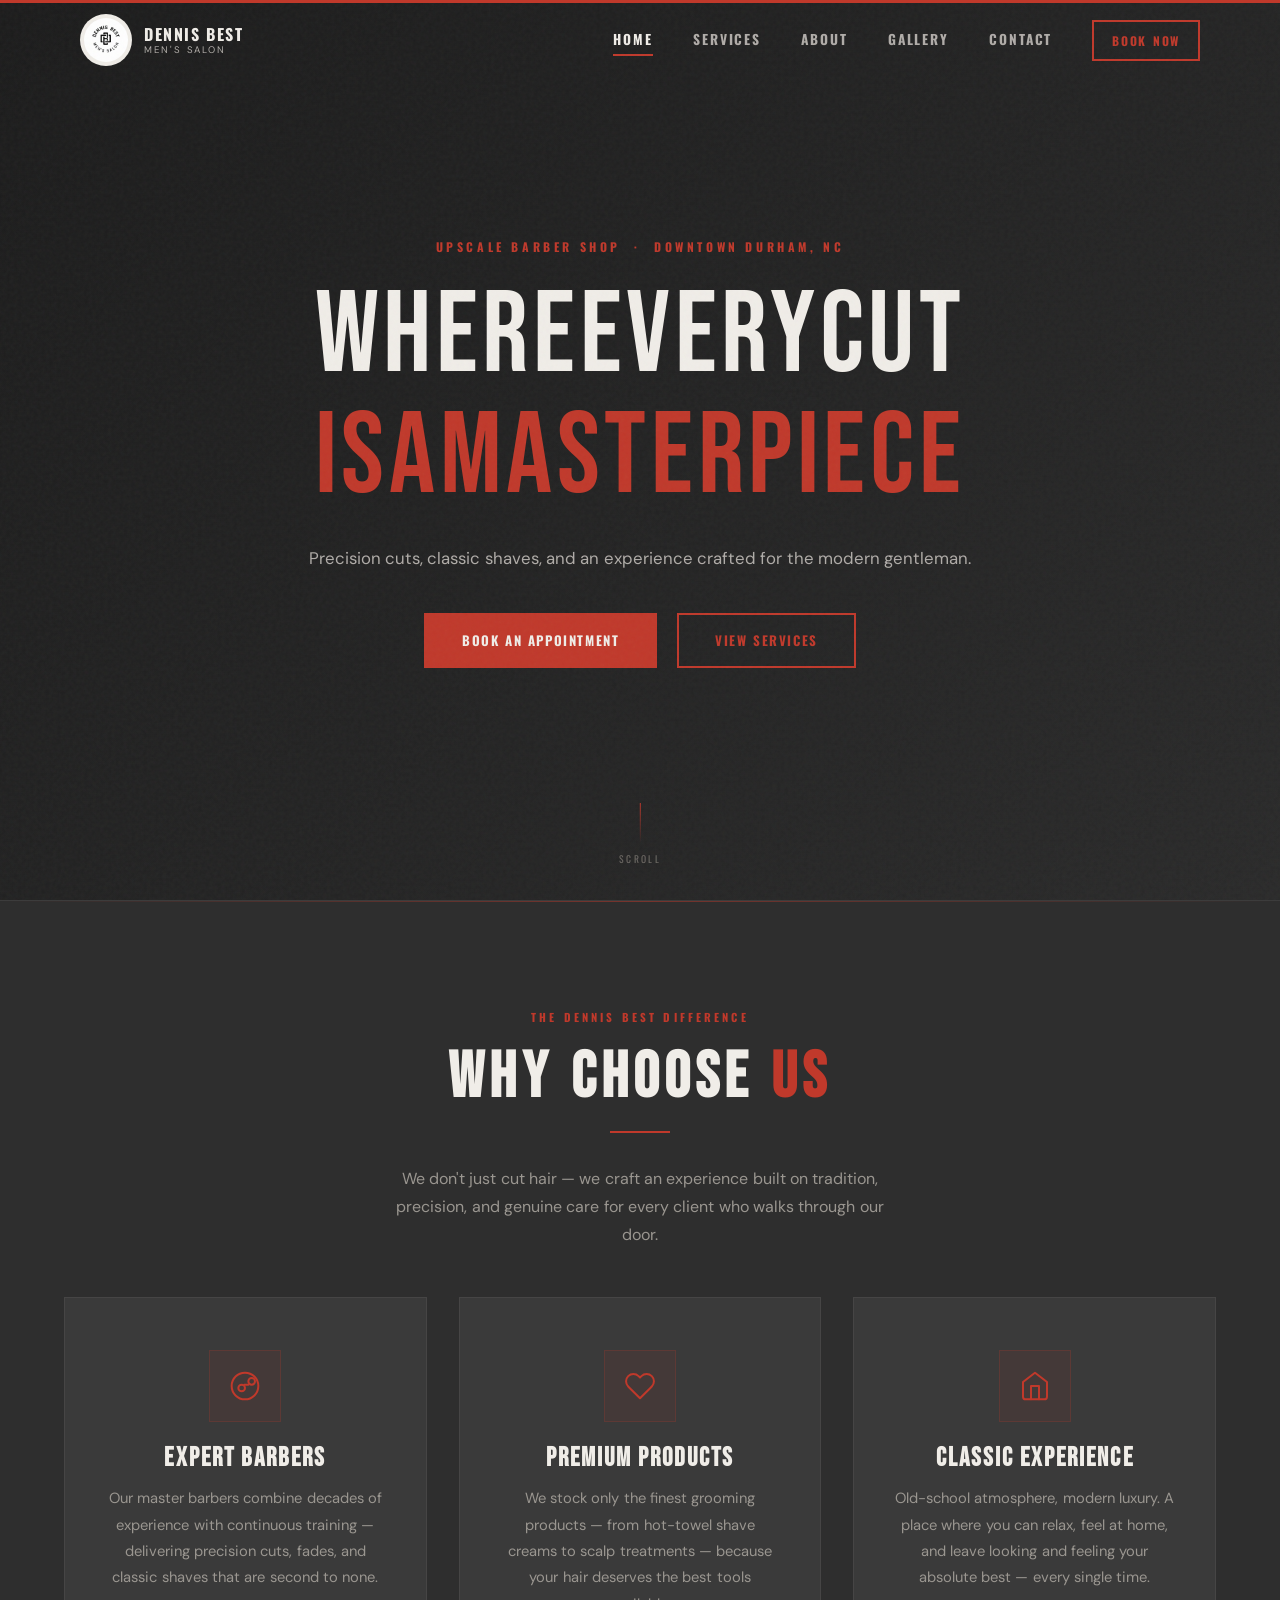
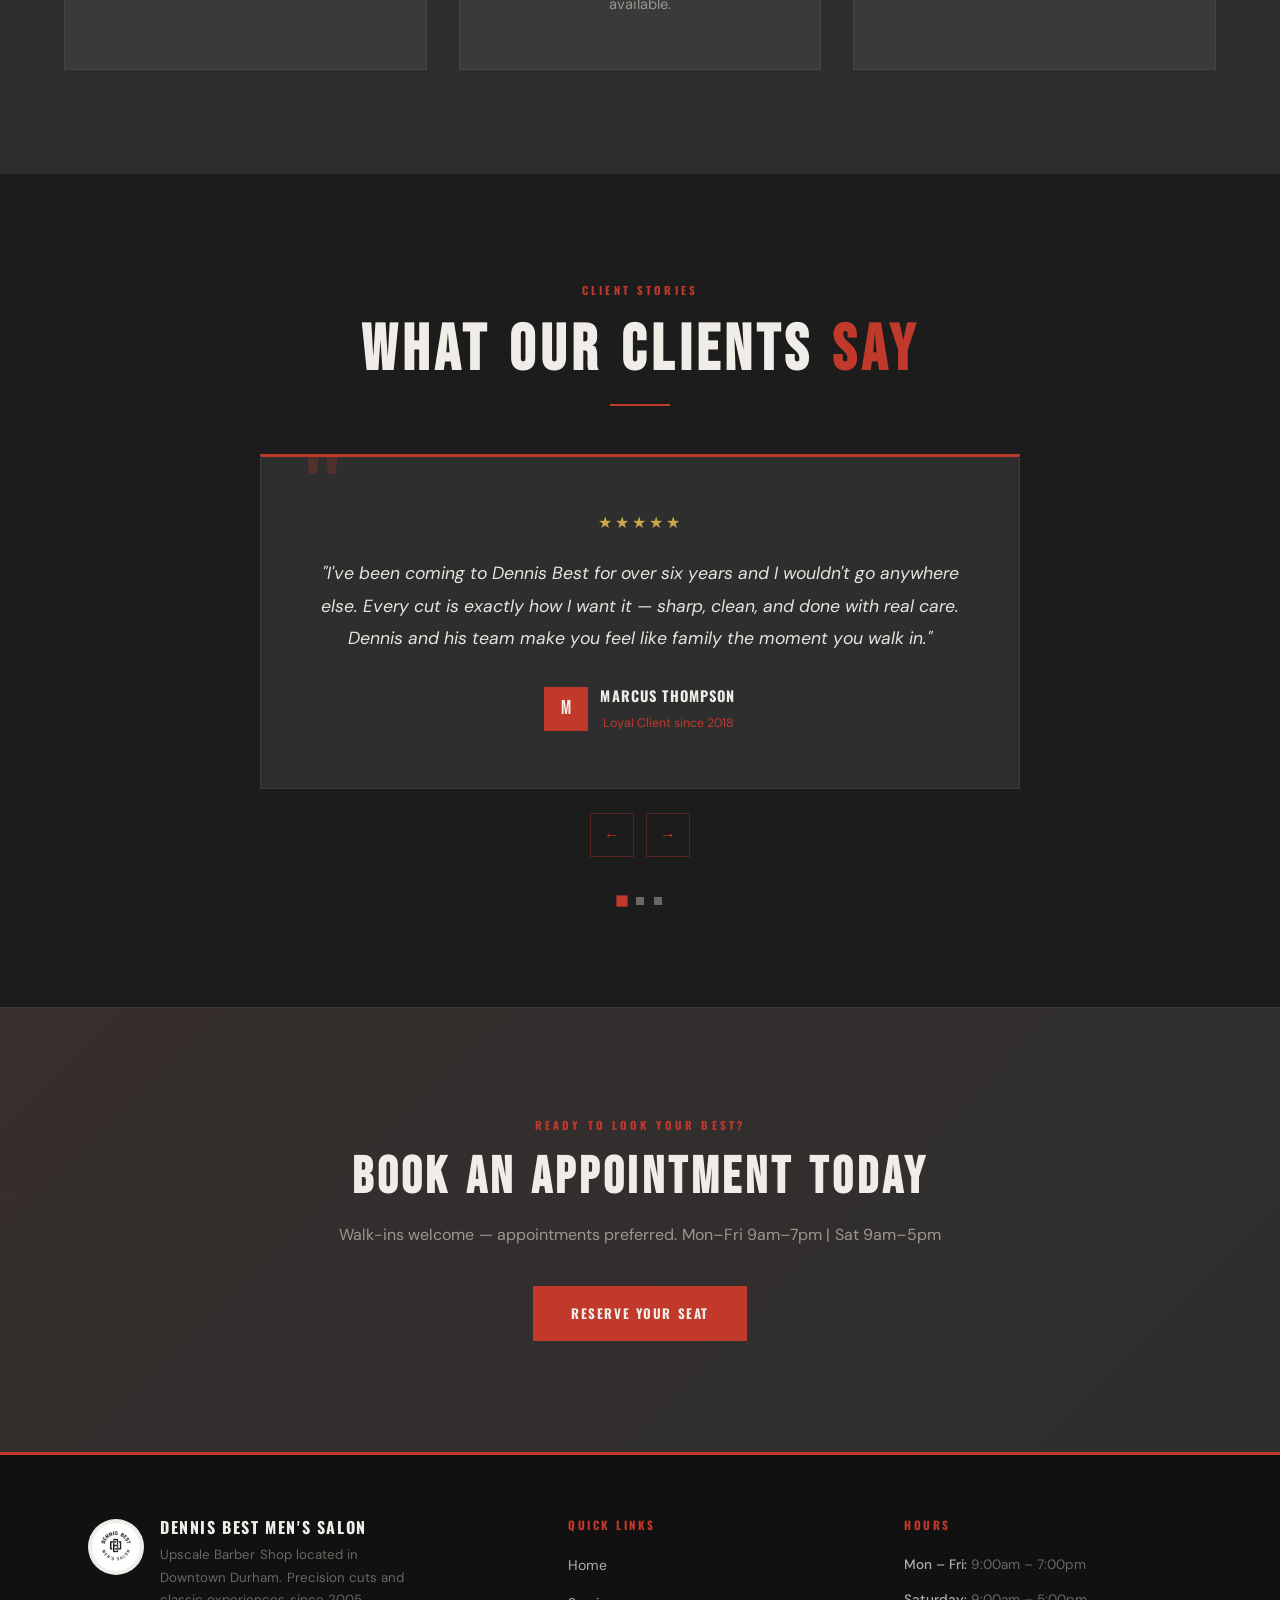
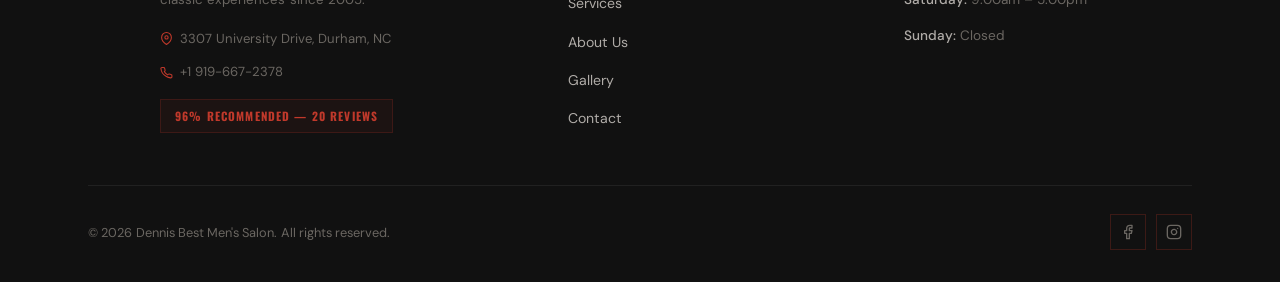
==== commit b867c050: "Fix heading spacing, redesign floating btn, remove all emojis Typography & spacing: - Hero h1: "Wher" ====
--- a/index.html
+++ b/index.html
@@ -57,7 +57,7 @@
         <span class="hero__eyebrow">Upscale Barber Shop &nbsp;·&nbsp; Downtown Durham, NC</span>
         <h1 class="hero__title">
           Where Every Cut
-          <em>is a Masterpiece</em>
+          <em>Is A Masterpiece</em>
         </h1>
         <p class="hero__sub">
           Precision cuts, classic shaves, and an experience crafted for the modern gentleman.
@@ -237,7 +237,7 @@
                 +1 919-667-2378
               </a>
             </div>
-            <div class="footer__rating">⭐ 96% recommended by our clients</div>
+            <div class="footer__rating">96% Recommended — 20 Reviews</div>
           </div>
         </div>
 
@@ -279,6 +279,8 @@
     </div>
   </footer>
 
+  <div id="floating-book-btn"><a href="contact.html">Book An Appointment</a></div>
+
   <script src="js/main.js"></script>
 </body>
 </html>
--- a/css/style.css
+++ b/css/style.css
@@ -1,23 +1,27 @@
 /* ============================================================
-   Dennis Best Men's Salon — Main Stylesheet
+   Dennis Best Men's Salon — Visual Identity v3
+   Grey Brick / Red Accent / Bebas Neue
    ============================================================ */
 
-@import url('https://fonts.googleapis.com/css2?family=Playfair+Display:ital,wght@0,400;0,600;0,700;0,900;1,400;1,600&family=DM+Sans:wght@300;400;500;600&display=swap');
+@import url('https://fonts.googleapis.com/css2?family=Bebas+Neue&family=Oswald:wght@600;700&family=DM+Sans:wght@300;400;500;600&display=swap');
 
 /* ── Variables ─────────────────────────────────────────────── */
 :root {
-  --color-bg:      #0f0f0f;
-  --color-surface: #1a1a1a;
-  --color-surface2:#242424;
-  --color-gold:    #c9a84c;
-  --color-gold-lt: #e0c070;
-  --color-cream:   #f5f0e8;
-  --color-text:    #e8e4dc;
-  --color-muted:   #8a8580;
-  --nav-h:         80px;
-  --transition:    0.35s cubic-bezier(0.4, 0, 0.2, 1);
-  --radius:        4px;
-  --max-w:         1200px;
+  --color-bg:          #1c1c1c;
+  --color-surface:     #2e2e2e;
+  --color-surface-alt: #3a3a3a;
+  --color-grey-light:  #b0aca8;
+  --color-grey-mid:    #6b6762;
+  --color-white:       #f0ede8;
+  --color-text:        #e8e4dc;
+  --color-text-muted:  #9a9690;
+  --color-accent:      #c0392b;
+  --color-accent-hover:#e74c3c;
+  --color-gold:        #c9a84c;   /* floating btn + stars only */
+  --nav-h:             80px;
+  --transition:        0.32s cubic-bezier(0.4, 0, 0.2, 1);
+  --radius:            0px;       /* sharp corners — stamped/pressed feel */
+  --max-w:             1200px;
 }
 
 /* ── Reset & Base ──────────────────────────────────────────── */
@@ -30,9 +34,9 @@
   color: var(--color-text);
   font-family: 'DM Sans', sans-serif;
   font-weight: 400;
-  line-height: 1.7;
+  line-height: 1.75;
   opacity: 0;
-  animation: pageIn 0.6s ease forwards;
+  animation: pageIn 0.5s ease forwards;
 }
 
 @keyframes pageIn {
@@ -40,12 +44,38 @@
 }
 
 img { max-width: 100%; display: block; }
-a  { text-decoration: none; color: inherit; }
-ul { list-style: none; }
-
+a   { text-decoration: none; color: inherit; }
+ul  { list-style: none; }
+
+/* Headings: Bebas Neue — stamped, commanding */
 h1, h2, h3, h4 {
-  font-family: 'Playfair Display', serif;
-  line-height: 1.2;
+  font-family: 'Bebas Neue', sans-serif;
+  line-height: 1.05;
+  letter-spacing: 0.08em;
+  text-transform: uppercase;
+}
+
+/* ── Fixed top red accent bar ──────────────────────────────── */
+body::before {
+  content: '';
+  position: fixed;
+  top: 0; left: 0; right: 0;
+  height: 3px;
+  background: var(--color-accent);
+  z-index: 9999;
+  pointer-events: none;
+}
+
+/* ── Full-page noise grain overlay ─────────────────────────── */
+body::after {
+  content: '';
+  position: fixed;
+  top: 0; left: 0;
+  width: 100%; height: 100%;
+  pointer-events: none;
+  z-index: 9998;
+  opacity: 0.04;
+  background-image: url("data:image/svg+xml,%3Csvg viewBox='0 0 256 256' xmlns='http://www.w3.org/2000/svg'%3E%3Cfilter id='noise'%3E%3CfeTurbulence type='fractalNoise' baseFrequency='0.9' numOctaves='4' stitchTiles='stitch'/%3E%3C/filter%3E%3Crect width='100%25' height='100%25' filter='url(%23noise)'/%3E%3C/svg%3E");
 }
 
 /* ── Utility ───────────────────────────────────────────────── */
@@ -57,73 +87,109 @@
 }
 
 .section-label {
-  display: block;
-  font-family: 'DM Sans', sans-serif;
+  display: inline-block;
+  font-family: 'Oswald', sans-serif;
+  font-weight: 700;
   font-size: 0.7rem;
-  font-weight: 600;
-  letter-spacing: 0.25em;
-  text-transform: uppercase;
-  color: var(--color-gold);
+  letter-spacing: 0.28em;
+  text-transform: uppercase;
+  color: var(--color-accent);
   margin-bottom: 12px;
 }
 
+/* White trim left border on all section titles */
 .section-title {
-  font-size: clamp(2rem, 4vw, 3rem);
-  color: var(--color-cream);
+  font-family: 'Bebas Neue', sans-serif;
+  font-size: clamp(2.5rem, 5vw, 4.5rem);
+  letter-spacing: 0.08em;
+  text-transform: uppercase;
+  color: var(--color-white);
   margin-bottom: 16px;
+  border-left: 4px solid var(--color-white);
+  padding-left: 16px;
 }
 
 .section-title em {
-  font-style: italic;
-  color: var(--color-gold);
+  font-style: normal;
+  color: var(--color-accent);
 }
 
 .section-sub {
   font-size: 1rem;
-  color: var(--color-muted);
+  color: var(--color-text-muted);
   max-width: 520px;
-}
-
+  line-height: 1.75;
+}
+
+/* Buttons — sharp corners, Oswald Bold */
 .btn {
   display: inline-block;
   padding: 14px 36px;
-  border: 2px solid var(--color-gold);
-  font-family: 'DM Sans', sans-serif;
-  font-size: 0.8rem;
-  font-weight: 600;
+  border: 2px solid var(--color-accent);
+  font-family: 'Oswald', sans-serif;
+  font-size: 0.82rem;
+  font-weight: 700;
   letter-spacing: 0.15em;
   text-transform: uppercase;
-  color: var(--color-gold);
+  color: var(--color-accent);
   background: transparent;
   cursor: pointer;
   transition: var(--transition);
-  border-radius: var(--radius);
+  border-radius: 0;
+  position: relative;
+  overflow: hidden;
+}
+
+.btn::after {
+  content: '';
+  position: absolute;
+  top: 0; left: -80%;
+  width: 50%; height: 100%;
+  background: linear-gradient(90deg, transparent, rgba(255,255,255,0.12), transparent);
+  transform: skewX(-18deg);
+  pointer-events: none;
+  opacity: 0;
 }
 
 .btn:hover {
-  background: var(--color-gold);
-  color: var(--color-bg);
+  background: var(--color-accent);
+  color: var(--color-white);
+}
+
+.btn:hover::after {
+  opacity: 1;
+  animation: shimmerSweep 0.5s ease forwards;
+}
+
+@keyframes shimmerSweep {
+  from { left: -80%; }
+  to   { left: 130%; }
 }
 
 .btn-solid {
-  background: var(--color-gold);
-  color: var(--color-bg);
+  background: var(--color-accent);
+  color: var(--color-white);
 }
 
 .btn-solid:hover {
-  background: var(--color-gold-lt);
-  border-color: var(--color-gold-lt);
+  background: var(--color-accent-hover);
+  border-color: var(--color-accent-hover);
 }
 
 /* ── Divider ───────────────────────────────────────────────── */
 .gold-divider {
   width: 60px;
   height: 2px;
-  background: var(--color-gold);
+  background: var(--color-accent);
   margin: 20px 0 32px;
 }
 
 .gold-divider.center { margin-left: auto; margin-right: auto; }
+
+/* ── Section divider lines ─────────────────────────────────── */
+section {
+  border-top: 1px solid rgba(240, 237, 232, 0.07);
+}
 
 /* ============================================================
    NAVIGATION
@@ -137,10 +203,10 @@
 }
 
 .nav.scrolled {
-  background: rgba(10, 10, 10, 0.97);
-  box-shadow: 0 2px 30px rgba(0,0,0,0.6);
-  backdrop-filter: blur(10px);
-  -webkit-backdrop-filter: blur(10px);
+  background: rgba(20, 20, 20, 0.92);
+  box-shadow: 0 2px 20px rgba(0,0,0,0.7);
+  backdrop-filter: blur(14px) saturate(1.3);
+  -webkit-backdrop-filter: blur(14px) saturate(1.3);
 }
 
 .nav__inner {
@@ -164,16 +230,17 @@
   height: 52px;
   object-fit: contain;
   border-radius: 50%;
-  background: #fff;
+  background: var(--color-white);
   padding: 4px;
-  filter: none;
 }
 
 .nav__logo-text {
-  font-family: 'Playfair Display', serif;
-  font-size: 1.05rem;
-  font-weight: 700;
-  color: var(--color-cream);
+  font-family: 'Oswald', sans-serif;
+  font-weight: 700;
+  font-size: 1rem;
+  letter-spacing: 0.1em;
+  text-transform: uppercase;
+  color: var(--color-white);
   line-height: 1.2;
 }
 
@@ -181,10 +248,10 @@
   display: block;
   font-family: 'DM Sans', sans-serif;
   font-size: 0.6rem;
-  font-weight: 500;
+  font-weight: 400;
   letter-spacing: 0.2em;
   text-transform: uppercase;
-  color: var(--color-gold);
+  color: var(--color-grey-light);
 }
 
 .nav__links {
@@ -194,11 +261,12 @@
 }
 
 .nav__links a {
-  font-size: 0.78rem;
-  font-weight: 500;
+  font-family: 'Oswald', sans-serif;
+  font-size: 0.85rem;
+  font-weight: 700;
   letter-spacing: 0.12em;
   text-transform: uppercase;
-  color: var(--color-text);
+  color: var(--color-grey-light);
   position: relative;
   transition: color var(--transition);
 }
@@ -207,14 +275,14 @@
   content: '';
   position: absolute;
   bottom: -4px; left: 0;
-  width: 0; height: 1px;
-  background: var(--color-gold);
+  width: 0; height: 2px;
+  background: var(--color-accent);
   transition: width var(--transition);
 }
 
 .nav__links a:hover,
 .nav__links a.active {
-  color: var(--color-gold);
+  color: var(--color-white);
 }
 
 .nav__links a:hover::after,
@@ -223,17 +291,17 @@
 }
 
 .nav__book {
-  font-size: 0.72rem !important;
-  padding: 8px 20px;
-  border: 1px solid var(--color-gold);
-  border-radius: var(--radius);
-  color: var(--color-gold) !important;
+  font-family: 'Oswald', sans-serif !important;
+  font-size: 0.75rem !important;
+  padding: 8px 18px;
+  border: 2px solid var(--color-accent);
+  color: var(--color-accent) !important;
   transition: var(--transition) !important;
 }
 
 .nav__book:hover {
-  background: var(--color-gold) !important;
-  color: var(--color-bg) !important;
+  background: var(--color-accent) !important;
+  color: var(--color-white) !important;
 }
 
 .nav__book::after { display: none !important; }
@@ -244,8 +312,7 @@
   flex-direction: column;
   justify-content: center;
   gap: 5px;
-  width: 36px;
-  height: 36px;
+  width: 36px; height: 36px;
   cursor: pointer;
   background: none;
   border: none;
@@ -255,8 +322,8 @@
 .nav__hamburger span {
   display: block;
   height: 2px;
-  background: var(--color-text);
-  border-radius: 2px;
+  background: var(--color-grey-light);
+  border-radius: 0;
   transition: var(--transition);
 }
 
@@ -270,14 +337,14 @@
   position: fixed;
   top: var(--nav-h);
   left: 0; right: 0;
-  background: rgba(10, 10, 10, 0.98);
+  background: rgba(20, 20, 20, 0.98);
   backdrop-filter: blur(20px);
   -webkit-backdrop-filter: blur(20px);
   padding: 24px;
   flex-direction: column;
   gap: 4px;
   z-index: 999;
-  border-top: 1px solid rgba(201, 168, 76, 0.2);
+  border-top: 2px solid var(--color-accent);
 }
 
 .nav__mobile.open { display: flex; }
@@ -285,16 +352,20 @@
 .nav__mobile a {
   display: block;
   padding: 14px 16px;
-  font-size: 1rem;
-  font-weight: 500;
-  letter-spacing: 0.08em;
-  color: var(--color-text);
-  border-bottom: 1px solid rgba(255,255,255,0.06);
+  font-family: 'Oswald', sans-serif;
+  font-size: 1.1rem;
+  font-weight: 700;
+  letter-spacing: 0.1em;
+  text-transform: uppercase;
+  color: var(--color-grey-light);
+  border-bottom: 1px solid rgba(240, 237, 232, 0.06);
   transition: color var(--transition);
 }
 
 .nav__mobile a:hover,
-.nav__mobile a.active { color: var(--color-gold); }
+.nav__mobile a.active {
+  color: var(--color-accent);
+}
 
 .nav__mobile a:last-child { border-bottom: none; }
 
@@ -310,6 +381,17 @@
   justify-content: center;
   text-align: center;
   overflow: hidden;
+  /* Brick texture */
+  background-color: var(--color-bg);
+  background-image:
+    repeating-linear-gradient(
+      0deg, transparent, transparent 28px,
+      rgba(0,0,0,0.08) 28px, rgba(0,0,0,0.08) 30px
+    ),
+    repeating-linear-gradient(
+      90deg, transparent, transparent 58px,
+      rgba(0,0,0,0.05) 58px, rgba(0,0,0,0.05) 60px
+    );
 }
 
 .hero__bg {
@@ -326,56 +408,74 @@
   position: absolute;
   inset: 0;
   background: linear-gradient(
-    to bottom,
-    rgba(10, 10, 10, 0.5) 0%,
-    rgba(10, 10, 10, 0.7) 50%,
-    rgba(10, 10, 10, 0.9) 100%
+    135deg,
+    rgba(28, 28, 28, 0.93) 0%,
+    rgba(46, 46, 46, 0.78) 100%
   );
+}
+
+.hero__grain {
+  opacity: 0; /* global grain via body::after handles this */
 }
 
 .hero__content {
   position: relative;
   z-index: 2;
-  max-width: 760px;
+  max-width: 860px;
   padding: 0 24px;
-  animation: heroIn 1s ease 0.3s both;
+  animation: heroIn 0.9s ease 0.2s both;
 }
 
 @keyframes heroIn {
-  from { opacity: 0; transform: translateY(30px); }
+  from { opacity: 0; transform: translateY(32px); }
   to   { opacity: 1; transform: translateY(0); }
 }
 
 .hero__eyebrow {
   display: inline-block;
-  font-family: 'DM Sans', sans-serif;
-  font-size: 0.7rem;
-  font-weight: 600;
+  font-family: 'Oswald', sans-serif;
+  font-weight: 700;
+  font-size: 0.75rem;
   letter-spacing: 0.3em;
   text-transform: uppercase;
-  color: var(--color-gold);
+  color: var(--color-accent);
   margin-bottom: 20px;
 }
 
 .hero__title {
-  font-size: clamp(2.8rem, 6vw, 5rem);
-  font-weight: 700;
-  color: var(--color-cream);
-  margin-bottom: 20px;
-  line-height: 1.1;
+  font-family: 'Bebas Neue', sans-serif;
+  font-size: clamp(3.5rem, 9vw, 8rem);
+  font-weight: 400;
+  letter-spacing: 0.06em;
+  text-transform: uppercase;
+  color: var(--color-white);
+  margin-bottom: 16px;
+  line-height: 0.95;
 }
 
 .hero__title em {
   display: block;
-  font-style: italic;
-  color: var(--color-gold);
+  font-style: normal;
+  color: var(--color-accent);
+}
+
+.hero__word {
+  display: inline-block;
+  opacity: 0;
+  transform: translateY(22px);
+  animation: wordReveal 0.65s cubic-bezier(0.22, 1, 0.36, 1) forwards;
+}
+
+@keyframes wordReveal {
+  to { opacity: 1; transform: translateY(0); }
 }
 
 .hero__sub {
+  font-family: 'DM Sans', sans-serif;
   font-size: 1.05rem;
-  color: rgba(232, 228, 220, 0.8);
+  color: var(--color-grey-light);
   margin-bottom: 40px;
-  font-weight: 300;
+  font-weight: 400;
 }
 
 .hero__cta {
@@ -387,8 +487,7 @@
 
 .hero__scroll {
   position: absolute;
-  bottom: 32px;
-  left: 50%;
+  bottom: 32px; left: 50%;
   transform: translateX(-50%);
   z-index: 2;
   display: flex;
@@ -399,16 +498,16 @@
 }
 
 .hero__scroll span {
+  font-family: 'Oswald', sans-serif;
   font-size: 0.6rem;
-  letter-spacing: 0.2em;
-  text-transform: uppercase;
-  color: var(--color-muted);
+  letter-spacing: 0.25em;
+  text-transform: uppercase;
+  color: var(--color-grey-mid);
 }
 
 .hero__scroll-line {
-  width: 1px;
-  height: 40px;
-  background: linear-gradient(to bottom, var(--color-gold), transparent);
+  width: 1px; height: 40px;
+  background: linear-gradient(to bottom, var(--color-accent), transparent);
 }
 
 @keyframes bounce {
@@ -431,8 +530,8 @@
   position: absolute;
   top: 0; left: 0; right: 0;
   height: 1px;
-  background: linear-gradient(to right, transparent, var(--color-gold), transparent);
-  opacity: 0.4;
+  background: linear-gradient(to right, transparent, var(--color-accent), transparent);
+  opacity: 0.5;
 }
 
 .why__head {
@@ -440,21 +539,26 @@
   margin-bottom: 64px;
 }
 
+.why__head .section-title {
+  border-left: none;
+  padding-left: 0;
+}
+
 .why__grid {
   display: grid;
   grid-template-columns: repeat(3, 1fr);
-  gap: 32px;
+  gap: 2px;
 }
 
 .why__card {
-  background: var(--color-surface2);
-  border: 1px solid rgba(201, 168, 76, 0.1);
-  border-radius: 8px;
-  padding: 48px 36px;
+  background: var(--color-surface-alt);
+  border: 1px solid rgba(240, 237, 232, 0.06);
+  padding: 52px 40px;
   text-align: center;
-  transition: var(--transition);
   position: relative;
   overflow: hidden;
+  cursor: default;
+  transition: var(--transition);
 }
 
 .why__card::after {
@@ -462,35 +566,33 @@
   position: absolute;
   bottom: 0; left: 0; right: 0;
   height: 3px;
-  background: var(--color-gold);
+  background: var(--color-accent);
   transform: scaleX(0);
   transition: transform var(--transition);
 }
 
 .why__card:hover {
-  transform: translateY(-8px);
-  border-color: rgba(201, 168, 76, 0.35);
-  box-shadow: 0 20px 50px rgba(0,0,0,0.4);
+  transform: translateY(-6px);
+  border-color: rgba(192, 57, 43, 0.25);
+  box-shadow: 0 16px 40px rgba(0,0,0,0.4), -4px 0 0 var(--color-accent);
 }
 
 .why__card:hover::after { transform: scaleX(1); }
 
 .why__icon {
-  width: 72px;
-  height: 72px;
+  width: 72px; height: 72px;
   margin: 0 auto 24px;
   display: flex;
   align-items: center;
   justify-content: center;
-  border-radius: 50%;
-  background: rgba(201, 168, 76, 0.08);
-  border: 1px solid rgba(201, 168, 76, 0.2);
+  border-radius: 0;
+  background: rgba(192, 57, 43, 0.08);
+  border: 1px solid rgba(192, 57, 43, 0.2);
 }
 
 .why__icon svg {
-  width: 32px;
-  height: 32px;
-  stroke: var(--color-gold);
+  width: 32px; height: 32px;
+  stroke: var(--color-accent);
   fill: none;
   stroke-width: 1.5;
   stroke-linecap: round;
@@ -498,14 +600,17 @@
 }
 
 .why__card h3 {
-  font-size: 1.25rem;
-  color: var(--color-cream);
+  font-family: 'Bebas Neue', sans-serif;
+  font-size: 1.6rem;
+  letter-spacing: 0.08em;
+  text-transform: uppercase;
+  color: var(--color-white);
   margin-bottom: 12px;
 }
 
 .why__card p {
   font-size: 0.92rem;
-  color: var(--color-muted);
+  color: var(--color-text-muted);
   line-height: 1.8;
 }
 
@@ -523,6 +628,11 @@
   margin-bottom: 64px;
 }
 
+.testimonials__head .section-title {
+  border-left: none;
+  padding-left: 0;
+}
+
 .testimonials__track-wrap {
   position: relative;
   overflow: hidden;
@@ -540,8 +650,8 @@
 
 .testimonial-card {
   background: var(--color-surface);
-  border: 1px solid rgba(201, 168, 76, 0.12);
-  border-radius: 8px;
+  border: 1px solid rgba(240, 237, 232, 0.07);
+  border-top: 3px solid var(--color-accent);
   padding: 52px 60px;
   max-width: 760px;
   margin: 0 auto;
@@ -552,20 +662,20 @@
 .testimonial-card::before {
   content: '"';
   position: absolute;
-  top: -20px; left: 40px;
-  font-family: 'Playfair Display', serif;
+  top: -24px; left: 40px;
+  font-family: 'Bebas Neue', sans-serif;
   font-size: 8rem;
-  color: var(--color-gold);
-  opacity: 0.2;
+  color: var(--color-accent);
+  opacity: 0.25;
   line-height: 1;
 }
 
 .testimonial-card blockquote {
-  font-family: 'Playfair Display', serif;
-  font-size: 1.2rem;
+  font-family: 'DM Sans', sans-serif;
+  font-size: 1.1rem;
   font-style: italic;
   color: var(--color-text);
-  line-height: 1.8;
+  line-height: 1.85;
   margin-bottom: 28px;
 }
 
@@ -578,33 +688,36 @@
 }
 
 .testimonial-avatar {
-  width: 44px;
-  height: 44px;
-  border-radius: 50%;
-  background: var(--color-gold);
+  width: 44px; height: 44px;
+  border-radius: 0;
+  background: var(--color-accent);
   display: flex;
   align-items: center;
   justify-content: center;
-  font-family: 'Playfair Display', serif;
-  font-size: 1.1rem;
-  color: var(--color-bg);
-  font-weight: 700;
+  font-family: 'Bebas Neue', sans-serif;
+  font-size: 1.2rem;
+  letter-spacing: 0.05em;
+  color: var(--color-white);
   flex-shrink: 0;
 }
 
 .testimonial-info strong {
   display: block;
-  font-family: 'DM Sans', sans-serif;
-  font-weight: 600;
+  font-family: 'Oswald', sans-serif;
+  font-weight: 700;
   font-size: 0.9rem;
-  color: var(--color-cream);
+  letter-spacing: 0.08em;
+  text-transform: uppercase;
+  color: var(--color-white);
 }
 
 .testimonial-info span {
   font-size: 0.78rem;
-  color: var(--color-gold);
-}
-
+  color: var(--color-accent);
+  font-family: 'DM Sans', sans-serif;
+}
+
+/* Stars keep gold */
 .testimonials__stars {
   color: var(--color-gold);
   font-size: 1rem;
@@ -620,34 +733,32 @@
 }
 
 .testimonials__dot {
-  width: 8px;
-  height: 8px;
-  border-radius: 50%;
-  background: var(--color-muted);
+  width: 8px; height: 8px;
+  border-radius: 0;
+  background: var(--color-grey-mid);
   cursor: pointer;
   transition: var(--transition);
   border: none;
 }
 
 .testimonials__dot.active {
-  background: var(--color-gold);
-  transform: scale(1.3);
+  background: var(--color-accent);
+  transform: scale(1.4);
 }
 
 .testimonials__arrows {
   display: flex;
   justify-content: center;
-  gap: 16px;
+  gap: 12px;
   margin-top: 24px;
 }
 
 .testimonials__arrow {
-  width: 44px;
-  height: 44px;
-  border-radius: 50%;
-  border: 1px solid rgba(201, 168, 76, 0.3);
+  width: 44px; height: 44px;
+  border-radius: 0;
+  border: 1px solid rgba(192, 57, 43, 0.35);
   background: transparent;
-  color: var(--color-gold);
+  color: var(--color-accent);
   cursor: pointer;
   display: flex;
   align-items: center;
@@ -657,9 +768,9 @@
 }
 
 .testimonials__arrow:hover {
-  background: var(--color-gold);
-  color: var(--color-bg);
-  border-color: var(--color-gold);
+  background: var(--color-accent);
+  color: var(--color-white);
+  border-color: var(--color-accent);
 }
 
 /* ============================================================
@@ -678,27 +789,30 @@
   position: absolute;
   inset: 0;
   background: url('https://images.unsplash.com/photo-1585747860715-2ba37e788b70?w=1600&q=80') center/cover no-repeat;
-  opacity: 0.08;
+  opacity: 0.05;
 }
 
 .cta-banner::after {
   content: '';
   position: absolute;
   inset: 0;
-  background: linear-gradient(135deg, rgba(201,168,76,0.05) 0%, transparent 100%);
+  background: linear-gradient(135deg, rgba(192,57,43,0.06) 0%, transparent 100%);
 }
 
 .cta-banner .container { position: relative; z-index: 1; }
 
 .cta-banner__title {
-  font-size: clamp(1.8rem, 3.5vw, 2.8rem);
-  color: var(--color-cream);
+  font-family: 'Bebas Neue', sans-serif;
+  font-size: clamp(2rem, 4vw, 3.5rem);
+  letter-spacing: 0.08em;
+  text-transform: uppercase;
+  color: var(--color-white);
   margin-bottom: 16px;
 }
 
 .cta-banner__sub {
   font-size: 1rem;
-  color: var(--color-muted);
+  color: var(--color-text-muted);
   margin-bottom: 36px;
 }
 
@@ -706,9 +820,9 @@
    FOOTER
    ============================================================ */
 .footer {
-  background: #080808;
+  background: #111111;
   padding: 72px 0 32px;
-  border-top: 1px solid rgba(201, 168, 76, 0.15);
+  border-top: 3px solid var(--color-accent);
 }
 
 .footer__grid {
@@ -725,37 +839,38 @@
 }
 
 .footer__logo {
-  width: 56px;
-  height: 56px;
+  width: 56px; height: 56px;
   object-fit: contain;
   border-radius: 50%;
-  background: #fff;
+  background: var(--color-white);
   padding: 4px;
   flex-shrink: 0;
 }
 
 .footer__brand-text h3 {
-  font-family: 'Playfair Display', serif;
+  font-family: 'Oswald', sans-serif;
+  font-weight: 700;
   font-size: 1rem;
-  color: var(--color-cream);
-  margin-bottom: 4px;
+  letter-spacing: 0.1em;
+  text-transform: uppercase;
+  color: var(--color-white);
+  margin-bottom: 8px;
 }
 
 .footer__brand-text p {
   font-size: 0.83rem;
-  color: var(--color-muted);
+  color: var(--color-grey-mid);
   line-height: 1.7;
   max-width: 260px;
-  margin-top: 8px;
 }
 
 .footer__col h4 {
-  font-family: 'DM Sans', sans-serif;
-  font-size: 0.68rem;
-  font-weight: 600;
+  font-family: 'Oswald', sans-serif;
+  font-size: 0.72rem;
+  font-weight: 700;
   letter-spacing: 0.22em;
   text-transform: uppercase;
-  color: var(--color-gold);
+  color: var(--color-accent);
   margin-bottom: 20px;
 }
 
@@ -767,11 +882,11 @@
 
 .footer__links a {
   font-size: 0.88rem;
-  color: var(--color-muted);
+  color: var(--color-grey-light);
   transition: color var(--transition);
 }
 
-.footer__links a:hover { color: var(--color-gold); }
+.footer__links a:hover { color: var(--color-accent); }
 
 .footer__hours {
   display: flex;
@@ -781,16 +896,62 @@
 
 .footer__hours span {
   font-size: 0.85rem;
-  color: var(--color-muted);
+  color: var(--color-grey-mid);
 }
 
 .footer__hours span strong {
-  color: var(--color-text);
+  color: var(--color-grey-light);
   font-weight: 500;
 }
 
+.footer__contact-details {
+  margin-top: 14px;
+  display: flex;
+  flex-direction: column;
+  gap: 7px;
+}
+
+.footer__contact-details a,
+.footer__contact-details span {
+  font-size: 0.82rem;
+  color: var(--color-grey-mid);
+  display: flex;
+  align-items: center;
+  gap: 7px;
+  line-height: 1.4;
+  transition: color var(--transition);
+}
+
+.footer__contact-details a:hover { color: var(--color-accent); }
+
+.footer__contact-details svg {
+  width: 13px; height: 13px;
+  stroke: var(--color-accent);
+  fill: none;
+  stroke-width: 2;
+  stroke-linecap: round;
+  stroke-linejoin: round;
+  flex-shrink: 0;
+}
+
+.footer__rating {
+  display: inline-flex;
+  align-items: center;
+  gap: 7px;
+  margin-top: 16px;
+  padding: 7px 14px;
+  background: rgba(192, 57, 43, 0.08);
+  border: 1px solid rgba(192, 57, 43, 0.22);
+  font-family: 'Oswald', sans-serif;
+  font-size: 0.72rem;
+  font-weight: 700;
+  letter-spacing: 0.08em;
+  text-transform: uppercase;
+  color: var(--color-grey-light);
+}
+
 .footer__bottom {
-  border-top: 1px solid rgba(255,255,255,0.06);
+  border-top: 1px solid rgba(240, 237, 232, 0.07);
   padding-top: 28px;
   display: flex;
   align-items: center;
@@ -801,35 +962,33 @@
 
 .footer__copy {
   font-size: 0.8rem;
-  color: var(--color-muted);
+  color: var(--color-grey-mid);
 }
 
 .footer__social {
   display: flex;
-  gap: 12px;
+  gap: 10px;
 }
 
 .footer__social a {
-  width: 36px;
-  height: 36px;
-  border-radius: 50%;
-  border: 1px solid rgba(201, 168, 76, 0.25);
+  width: 36px; height: 36px;
+  border-radius: 0;
+  border: 1px solid rgba(192, 57, 43, 0.25);
   display: flex;
   align-items: center;
   justify-content: center;
-  color: var(--color-muted);
+  color: var(--color-grey-mid);
   transition: var(--transition);
 }
 
 .footer__social a:hover {
-  border-color: var(--color-gold);
-  color: var(--color-gold);
-  background: rgba(201, 168, 76, 0.08);
+  border-color: var(--color-accent);
+  color: var(--color-accent);
+  background: rgba(192, 57, 43, 0.08);
 }
 
 .footer__social svg {
-  width: 16px;
-  height: 16px;
+  width: 16px; height: 16px;
   fill: none;
   stroke: currentColor;
   stroke-width: 2;
@@ -846,6 +1005,15 @@
   background: var(--color-surface);
   position: relative;
   overflow: hidden;
+  background-image:
+    repeating-linear-gradient(
+      0deg, transparent, transparent 28px,
+      rgba(0,0,0,0.06) 28px, rgba(0,0,0,0.06) 30px
+    ),
+    repeating-linear-gradient(
+      90deg, transparent, transparent 58px,
+      rgba(0,0,0,0.04) 58px, rgba(0,0,0,0.04) 60px
+    );
 }
 
 .page-header::before {
@@ -853,7 +1021,7 @@
   position: absolute;
   inset: 0;
   background: url('https://images.unsplash.com/photo-1585747860715-2ba37e788b70?w=1600&q=80') center/cover no-repeat;
-  opacity: 0.06;
+  opacity: 0.05;
 }
 
 .page-header::after {
@@ -861,25 +1029,34 @@
   position: absolute;
   bottom: 0; left: 0; right: 0;
   height: 1px;
-  background: linear-gradient(to right, transparent, var(--color-gold), transparent);
-  opacity: 0.4;
+  background: linear-gradient(to right, transparent, var(--color-accent), transparent);
+  opacity: 0.5;
 }
 
 .page-header .container { position: relative; z-index: 1; }
 
 .page-header__label {
   display: block;
-  font-size: 0.68rem;
-  font-weight: 600;
+  font-family: 'Oswald', sans-serif;
+  font-size: 0.72rem;
+  font-weight: 700;
   letter-spacing: 0.28em;
   text-transform: uppercase;
-  color: var(--color-gold);
+  color: var(--color-accent);
   margin-bottom: 12px;
 }
 
 .page-header h1 {
-  font-size: clamp(2.2rem, 4.5vw, 3.5rem);
-  color: var(--color-cream);
+  font-family: 'Bebas Neue', sans-serif;
+  font-size: clamp(3rem, 6vw, 5rem);
+  letter-spacing: 0.08em;
+  text-transform: uppercase;
+  color: var(--color-white);
+}
+
+.page-header h1 em {
+  font-style: normal;
+  color: var(--color-accent);
 }
 
 /* ============================================================
@@ -892,14 +1069,13 @@
 .services__grid {
   display: grid;
   grid-template-columns: repeat(3, 1fr);
-  gap: 28px;
+  gap: 2px;
   margin-top: 60px;
 }
 
 .service-card {
   background: var(--color-surface);
-  border: 1px solid rgba(201, 168, 76, 0.1);
-  border-radius: 8px;
+  border: 1px solid rgba(240, 237, 232, 0.06);
   padding: 44px 36px;
   position: relative;
   overflow: hidden;
@@ -911,43 +1087,47 @@
   content: '';
   position: absolute;
   inset: 0;
-  background: linear-gradient(135deg, rgba(201,168,76,0.06), transparent);
+  background: linear-gradient(135deg, rgba(192,57,43,0.05), transparent);
   opacity: 0;
   transition: opacity var(--transition);
 }
 
 .service-card:hover {
-  transform: translateY(-10px);
-  border-color: rgba(201, 168, 76, 0.5);
-  box-shadow: 0 24px 60px rgba(0,0,0,0.4), 0 0 0 1px rgba(201,168,76,0.15);
+  transform: translateY(-8px);
+  border-color: rgba(192, 57, 43, 0.3);
+  box-shadow: -4px 0 0 var(--color-accent), 0 8px 30px rgba(192,57,43,0.15);
 }
 
 .service-card:hover::before { opacity: 1; }
 
 .service-card__number {
-  font-family: 'Playfair Display', serif;
-  font-size: 3.5rem;
-  font-weight: 700;
-  color: rgba(201, 168, 76, 0.1);
+  font-family: 'Bebas Neue', sans-serif;
+  font-size: 4rem;
+  font-weight: 400;
+  letter-spacing: 0.05em;
+  color: rgba(192, 57, 43, 0.12);
   line-height: 1;
   margin-bottom: 20px;
   transition: color var(--transition);
 }
 
 .service-card:hover .service-card__number {
-  color: rgba(201, 168, 76, 0.2);
+  color: rgba(192, 57, 43, 0.25);
 }
 
 .service-card h3 {
-  font-size: 1.3rem;
-  color: var(--color-cream);
+  font-family: 'Bebas Neue', sans-serif;
+  font-size: 1.6rem;
+  letter-spacing: 0.08em;
+  text-transform: uppercase;
+  color: var(--color-white);
   margin-bottom: 10px;
 }
 
 .service-card p {
   font-size: 0.88rem;
-  color: var(--color-muted);
-  line-height: 1.7;
+  color: var(--color-text-muted);
+  line-height: 1.75;
   margin-bottom: 28px;
 }
 
@@ -958,37 +1138,38 @@
 }
 
 .service-card__price span {
-  font-family: 'Playfair Display', serif;
-  font-size: 1.8rem;
-  font-weight: 600;
-  color: var(--color-gold);
+  font-family: 'Oswald', sans-serif;
+  font-size: 2rem;
+  font-weight: 700;
+  letter-spacing: 0.05em;
+  color: var(--color-accent);
 }
 
 .service-card__tag {
+  font-family: 'Oswald', sans-serif;
   font-size: 0.68rem;
-  font-weight: 600;
+  font-weight: 700;
   letter-spacing: 0.15em;
   text-transform: uppercase;
-  color: var(--color-muted);
-  border: 1px solid rgba(255,255,255,0.1);
+  color: var(--color-grey-mid);
+  border: 1px solid rgba(240, 237, 232, 0.1);
   padding: 5px 12px;
-  border-radius: 20px;
 }
 
 .services__note {
   margin-top: 48px;
   text-align: center;
   font-size: 0.88rem;
-  color: var(--color-muted);
+  color: var(--color-text-muted);
 }
 
 .services__note a {
-  color: var(--color-gold);
-  border-bottom: 1px solid rgba(201,168,76,0.4);
+  color: var(--color-accent);
+  border-bottom: 1px solid rgba(192,57,43,0.4);
   transition: border-color var(--transition);
 }
 
-.services__note a:hover { border-color: var(--color-gold); }
+.services__note a:hover { border-color: var(--color-accent); }
 
 /* ============================================================
    GALLERY PAGE
@@ -1000,44 +1181,43 @@
 .gallery__filter {
   display: flex;
   justify-content: center;
-  gap: 12px;
+  gap: 8px;
   margin-bottom: 52px;
   flex-wrap: wrap;
 }
 
 .gallery__filter button {
-  font-family: 'DM Sans', sans-serif;
+  font-family: 'Oswald', sans-serif;
   font-size: 0.72rem;
-  font-weight: 600;
+  font-weight: 700;
   letter-spacing: 0.15em;
   text-transform: uppercase;
-  padding: 8px 24px;
+  padding: 8px 22px;
   background: transparent;
-  border: 1px solid rgba(255,255,255,0.12);
-  color: var(--color-muted);
-  border-radius: 40px;
+  border: 1px solid rgba(240, 237, 232, 0.1);
+  color: var(--color-grey-mid);
+  border-radius: 0;
   cursor: pointer;
   transition: var(--transition);
 }
 
 .gallery__filter button:hover,
 .gallery__filter button.active {
-  border-color: var(--color-gold);
-  color: var(--color-gold);
-  background: rgba(201,168,76,0.06);
+  border-color: var(--color-accent);
+  color: var(--color-white);
+  background: rgba(192, 57, 43, 0.08);
 }
 
 .gallery__masonry {
   columns: 3;
-  column-gap: 16px;
+  column-gap: 4px;
 }
 
 .gallery__item {
   break-inside: avoid;
-  margin-bottom: 16px;
+  margin-bottom: 4px;
   position: relative;
   overflow: hidden;
-  border-radius: 6px;
   cursor: pointer;
   opacity: 0;
   transform: translateY(20px);
@@ -1052,15 +1232,15 @@
 .gallery__item img {
   width: 100%;
   display: block;
-  transition: transform 0.5s ease;
-}
-
-.gallery__item:hover img { transform: scale(1.05); }
+  transition: transform 0.55s cubic-bezier(0.4, 0, 0.2, 1);
+}
+
+.gallery__item:hover img { transform: scale(1.08); }
 
 .gallery__item-overlay {
   position: absolute;
   inset: 0;
-  background: rgba(10, 10, 10, 0.5);
+  background: rgba(192, 57, 43, 0.35);
   display: flex;
   align-items: center;
   justify-content: center;
@@ -1071,9 +1251,8 @@
 .gallery__item:hover .gallery__item-overlay { opacity: 1; }
 
 .gallery__item-overlay svg {
-  width: 32px;
-  height: 32px;
-  stroke: #fff;
+  width: 32px; height: 32px;
+  stroke: var(--color-white);
   fill: none;
   stroke-width: 1.5;
 }
@@ -1082,7 +1261,7 @@
 .lightbox {
   position: fixed;
   inset: 0;
-  background: rgba(5, 5, 5, 0.96);
+  background: rgba(10, 10, 10, 0.97);
   z-index: 2000;
   display: flex;
   align-items: center;
@@ -1101,7 +1280,6 @@
   max-width: 90vw;
   max-height: 85vh;
   object-fit: contain;
-  border-radius: 4px;
   box-shadow: 0 30px 80px rgba(0,0,0,0.8);
 }
 
@@ -1109,9 +1287,9 @@
   position: absolute;
   top: 24px; right: 24px;
   width: 44px; height: 44px;
-  background: rgba(255,255,255,0.08);
-  border: 1px solid rgba(255,255,255,0.15);
-  border-radius: 50%;
+  background: rgba(240, 237, 232, 0.06);
+  border: 1px solid rgba(240, 237, 232, 0.12);
+  border-radius: 0;
   cursor: pointer;
   display: flex;
   align-items: center;
@@ -1123,9 +1301,9 @@
 }
 
 .lightbox__close:hover {
-  background: rgba(201,168,76,0.2);
-  border-color: var(--color-gold);
-  color: var(--color-gold);
+  background: rgba(192,57,43,0.2);
+  border-color: var(--color-accent);
+  color: var(--color-accent);
 }
 
 .lightbox__arrow {
@@ -1133,9 +1311,9 @@
   top: 50%;
   transform: translateY(-50%);
   width: 52px; height: 52px;
-  background: rgba(255,255,255,0.06);
-  border: 1px solid rgba(255,255,255,0.12);
-  border-radius: 50%;
+  background: rgba(240, 237, 232, 0.05);
+  border: 1px solid rgba(240, 237, 232, 0.1);
+  border-radius: 0;
   cursor: pointer;
   display: flex;
   align-items: center;
@@ -1146,9 +1324,9 @@
 }
 
 .lightbox__arrow:hover {
-  background: rgba(201,168,76,0.15);
-  border-color: var(--color-gold);
-  color: var(--color-gold);
+  background: rgba(192,57,43,0.15);
+  border-color: var(--color-accent);
+  color: var(--color-accent);
 }
 
 .lightbox__prev { left: 24px; }
@@ -1156,12 +1334,12 @@
 
 .lightbox__counter {
   position: absolute;
-  bottom: 24px;
-  left: 50%;
+  bottom: 24px; left: 50%;
   transform: translateX(-50%);
-  font-size: 0.78rem;
-  color: var(--color-muted);
-  letter-spacing: 0.1em;
+  font-family: 'Oswald', sans-serif;
+  font-size: 0.75rem;
+  letter-spacing: 0.15em;
+  color: var(--color-grey-mid);
 }
 
 /* ============================================================
@@ -1169,6 +1347,16 @@
    ============================================================ */
 .about-story {
   padding: 80px 0 60px;
+  background: var(--color-bg);
+  background-image:
+    repeating-linear-gradient(
+      0deg, transparent, transparent 28px,
+      rgba(0,0,0,0.06) 28px, rgba(0,0,0,0.06) 30px
+    ),
+    repeating-linear-gradient(
+      90deg, transparent, transparent 58px,
+      rgba(0,0,0,0.04) 58px, rgba(0,0,0,0.04) 60px
+    );
 }
 
 .about-story__grid {
@@ -1178,23 +1366,20 @@
   align-items: center;
 }
 
-.about-story__img {
-  position: relative;
-}
+.about-story__img { position: relative; }
 
 .about-story__img img {
   width: 100%;
-  border-radius: 8px;
-  filter: grayscale(20%);
+  filter: grayscale(30%) contrast(1.1);
 }
 
 .about-story__img::before {
   content: '';
   position: absolute;
-  top: -16px; left: -16px;
-  right: 16px; bottom: 16px;
-  border: 1px solid rgba(201,168,76,0.25);
-  border-radius: 8px;
+  top: -12px; left: -12px;
+  right: 12px; bottom: 12px;
+  border: 2px solid var(--color-accent);
+  opacity: 0.3;
   z-index: -1;
 }
 
@@ -1202,36 +1387,38 @@
   max-width: 100%;
   font-size: 1rem;
   line-height: 1.85;
-  color: var(--color-muted);
+  color: var(--color-text-muted);
 }
 
 .about-stats {
   display: grid;
   grid-template-columns: repeat(3, 1fr);
-  gap: 24px;
+  gap: 2px;
   margin-top: 40px;
 }
 
 .stat {
   text-align: center;
   padding: 20px;
-  border: 1px solid rgba(201,168,76,0.12);
-  border-radius: 6px;
+  border: 1px solid rgba(240, 237, 232, 0.07);
   background: var(--color-surface);
 }
 
 .stat strong {
   display: block;
-  font-family: 'Playfair Display', serif;
-  font-size: 2.2rem;
-  font-weight: 700;
-  color: var(--color-gold);
+  font-family: 'Bebas Neue', sans-serif;
+  font-size: 2.8rem;
+  letter-spacing: 0.05em;
+  color: var(--color-accent);
 }
 
 .stat span {
-  font-size: 0.78rem;
-  color: var(--color-muted);
-  letter-spacing: 0.05em;
+  font-family: 'Oswald', sans-serif;
+  font-size: 0.68rem;
+  font-weight: 700;
+  letter-spacing: 0.12em;
+  text-transform: uppercase;
+  color: var(--color-grey-mid);
 }
 
 /* Team */
@@ -1245,69 +1432,82 @@
   margin-bottom: 60px;
 }
 
+.team__head .section-title {
+  border-left: none;
+  padding-left: 0;
+}
+
 .team__grid {
   display: grid;
   grid-template-columns: repeat(3, 1fr);
-  gap: 32px;
+  gap: 2px;
 }
 
 .team-card {
-  background: var(--color-surface2);
-  border: 1px solid rgba(201,168,76,0.1);
-  border-radius: 8px;
+  background: var(--color-surface-alt);
+  border: 1px solid rgba(240, 237, 232, 0.06);
   overflow: hidden;
   transition: var(--transition);
 }
 
 .team-card:hover {
   transform: translateY(-6px);
-  border-color: rgba(201,168,76,0.3);
-  box-shadow: 0 20px 50px rgba(0,0,0,0.3);
+  border-color: rgba(192, 57, 43, 0.3);
+  box-shadow: -4px 0 0 var(--color-accent), 0 12px 30px rgba(0,0,0,0.3);
 }
 
 .team-card__img {
   width: 100%;
   aspect-ratio: 4/3;
   object-fit: cover;
-  filter: grayscale(30%);
+  object-position: top;
+  filter: grayscale(40%) contrast(1.05);
   transition: filter var(--transition);
 }
 
-.team-card:hover .team-card__img { filter: grayscale(0); }
-
-.team-card__body {
-  padding: 28px;
-}
+.team-card:hover .team-card__img { filter: grayscale(10%) contrast(1.1); }
+
+.team-card__body { padding: 28px; }
 
 .team-card__body h3 {
-  font-size: 1.15rem;
-  color: var(--color-cream);
+  font-family: 'Bebas Neue', sans-serif;
+  font-size: 1.5rem;
+  letter-spacing: 0.08em;
+  text-transform: uppercase;
+  color: var(--color-white);
   margin-bottom: 4px;
 }
 
 .team-card__title {
-  font-size: 0.78rem;
-  color: var(--color-gold);
-  font-weight: 500;
-  letter-spacing: 0.08em;
+  font-family: 'Oswald', sans-serif;
+  font-size: 0.72rem;
+  font-weight: 700;
+  color: var(--color-accent);
+  letter-spacing: 0.12em;
   text-transform: uppercase;
   margin-bottom: 12px;
 }
 
 .team-card__bio {
   font-size: 0.85rem;
-  color: var(--color-muted);
-  line-height: 1.7;
+  color: var(--color-text-muted);
+  line-height: 1.75;
 }
 
 /* Timeline */
 .timeline-section {
   padding: 80px 0 100px;
+  background: var(--color-bg);
 }
 
 .timeline__head {
   text-align: center;
   margin-bottom: 72px;
+}
+
+.timeline__head .section-title {
+  border-left: none;
+  padding-left: 0;
 }
 
 .timeline {
@@ -1319,11 +1519,10 @@
 .timeline::before {
   content: '';
   position: absolute;
-  top: 0; bottom: 0;
-  left: 50%;
+  top: 0; bottom: 0; left: 50%;
   transform: translateX(-50%);
   width: 1px;
-  background: linear-gradient(to bottom, transparent, rgba(201,168,76,0.4), transparent);
+  background: linear-gradient(to bottom, transparent, rgba(192,57,43,0.5), transparent);
 }
 
 .timeline__item {
@@ -1334,48 +1533,45 @@
 }
 
 .timeline__item:nth-child(odd) { flex-direction: row-reverse; }
-
 .timeline__item:nth-child(odd) .timeline__content { text-align: right; }
 
 .timeline__dot {
   position: absolute;
-  top: 6px;
-  left: 50%;
+  top: 6px; left: 50%;
   transform: translateX(-50%);
-  width: 14px;
-  height: 14px;
-  border-radius: 50%;
-  background: var(--color-gold);
+  width: 14px; height: 14px;
+  border-radius: 0;
+  background: var(--color-accent);
   border: 3px solid var(--color-bg);
-  box-shadow: 0 0 0 1px var(--color-gold);
+  box-shadow: 0 0 0 1px var(--color-accent);
   z-index: 1;
 }
 
-.timeline__content {
-  flex: 1;
-  padding: 0 40px;
-}
+.timeline__content { flex: 1; padding: 0 40px; }
 
 .timeline__year {
-  font-family: 'Playfair Display', serif;
-  font-size: 2rem;
-  font-weight: 700;
-  color: var(--color-gold);
-  opacity: 0.4;
+  font-family: 'Bebas Neue', sans-serif;
+  font-size: 2.5rem;
+  letter-spacing: 0.05em;
+  color: var(--color-accent);
+  opacity: 0.35;
   line-height: 1;
   margin-bottom: 8px;
 }
 
 .timeline__content h3 {
-  font-size: 1.1rem;
-  color: var(--color-cream);
+  font-family: 'Bebas Neue', sans-serif;
+  font-size: 1.3rem;
+  letter-spacing: 0.08em;
+  text-transform: uppercase;
+  color: var(--color-white);
   margin-bottom: 8px;
 }
 
 .timeline__content p {
   font-size: 0.88rem;
-  color: var(--color-muted);
-  line-height: 1.7;
+  color: var(--color-text-muted);
+  line-height: 1.75;
 }
 
 /* ============================================================
@@ -1383,6 +1579,7 @@
    ============================================================ */
 .contact-section {
   padding: 80px 0 100px;
+  background: var(--color-bg);
 }
 
 .contact__grid {
@@ -1394,26 +1591,27 @@
 
 .contact-form {
   background: var(--color-surface);
-  border: 1px solid rgba(201,168,76,0.1);
-  border-radius: 8px;
+  border: 1px solid rgba(240, 237, 232, 0.07);
+  border-top: 3px solid var(--color-accent);
   padding: 52px 48px;
 }
 
 .contact-form h2 {
-  font-size: 1.8rem;
-  color: var(--color-cream);
+  font-family: 'Bebas Neue', sans-serif;
+  font-size: 2.4rem;
+  letter-spacing: 0.08em;
+  text-transform: uppercase;
+  color: var(--color-white);
   margin-bottom: 8px;
 }
 
 .contact-form .form-sub {
   font-size: 0.88rem;
-  color: var(--color-muted);
+  color: var(--color-text-muted);
   margin-bottom: 36px;
 }
 
-.form-group {
-  margin-bottom: 20px;
-}
+.form-group { margin-bottom: 20px; }
 
 .form-row {
   display: grid;
@@ -1423,11 +1621,12 @@
 
 .form-group label {
   display: block;
-  font-size: 0.72rem;
-  font-weight: 600;
-  letter-spacing: 0.12em;
-  text-transform: uppercase;
-  color: var(--color-muted);
+  font-family: 'Oswald', sans-serif;
+  font-size: 0.68rem;
+  font-weight: 700;
+  letter-spacing: 0.15em;
+  text-transform: uppercase;
+  color: var(--color-grey-light);
   margin-bottom: 8px;
 }
 
@@ -1435,9 +1634,9 @@
 .form-group select,
 .form-group textarea {
   width: 100%;
-  background: var(--color-surface2);
-  border: 1px solid rgba(255,255,255,0.08);
-  border-radius: var(--radius);
+  background: var(--color-surface-alt);
+  border: 1px solid rgba(240, 237, 232, 0.1);
+  border-radius: 0;
   padding: 14px 16px;
   font-family: 'DM Sans', sans-serif;
   font-size: 0.92rem;
@@ -1449,7 +1648,7 @@
 }
 
 .form-group select {
-  background-image: url("data:image/svg+xml,%3Csvg xmlns='http://www.w3.org/2000/svg' width='12' height='8' viewBox='0 0 12 8'%3E%3Cpath d='M1 1l5 5 5-5' stroke='%23c9a84c' stroke-width='1.5' fill='none' stroke-linecap='round'/%3E%3C/svg%3E");
+  background-image: url("data:image/svg+xml,%3Csvg xmlns='http://www.w3.org/2000/svg' width='12' height='8' viewBox='0 0 12 8'%3E%3Cpath d='M1 1l5 5 5-5' stroke='%23c0392b' stroke-width='1.5' fill='none' stroke-linecap='round'/%3E%3C/svg%3E");
   background-repeat: no-repeat;
   background-position: right 14px center;
   padding-right: 40px;
@@ -1457,7 +1656,7 @@
 }
 
 .form-group select option {
-  background: var(--color-surface2);
+  background: var(--color-surface-alt);
   color: var(--color-text);
 }
 
@@ -1468,43 +1667,43 @@
 
 .form-group input::placeholder,
 .form-group textarea::placeholder {
-  color: rgba(138,133,128,0.6);
+  color: rgba(154, 150, 144, 0.5);
 }
 
 .form-group input:focus,
 .form-group select:focus,
 .form-group textarea:focus {
-  border-color: rgba(201,168,76,0.5);
-  box-shadow: 0 0 0 3px rgba(201,168,76,0.08);
+  border-color: var(--color-accent);
+  box-shadow: 0 0 0 3px rgba(192, 57, 43, 0.12);
 }
 
 .form-submit {
   margin-top: 8px;
   width: 100%;
   padding: 16px;
-  background: var(--color-gold);
-  border: 2px solid var(--color-gold);
-  border-radius: var(--radius);
-  font-family: 'DM Sans', sans-serif;
-  font-size: 0.8rem;
-  font-weight: 600;
-  letter-spacing: 0.15em;
-  text-transform: uppercase;
-  color: var(--color-bg);
+  background: var(--color-accent);
+  border: 2px solid var(--color-accent);
+  border-radius: 0;
+  font-family: 'Oswald', sans-serif;
+  font-size: 0.85rem;
+  font-weight: 700;
+  letter-spacing: 0.2em;
+  text-transform: uppercase;
+  color: var(--color-white);
   cursor: pointer;
   transition: var(--transition);
 }
 
 .form-submit:hover {
-  background: var(--color-gold-lt);
-  border-color: var(--color-gold-lt);
+  background: var(--color-accent-hover);
+  border-color: var(--color-accent-hover);
 }
 
 .form-success {
   display: none;
   text-align: center;
   padding: 20px;
-  color: var(--color-gold);
+  color: var(--color-accent);
   font-size: 0.9rem;
 }
 
@@ -1512,19 +1711,22 @@
 .contact-info {
   display: flex;
   flex-direction: column;
-  gap: 32px;
+  gap: 2px;
 }
 
 .contact-info__block {
   background: var(--color-surface);
-  border: 1px solid rgba(201,168,76,0.1);
-  border-radius: 8px;
+  border: 1px solid rgba(240, 237, 232, 0.07);
   padding: 32px;
 }
 
 .contact-info__block h3 {
-  font-size: 1rem;
-  color: var(--color-cream);
+  font-family: 'Oswald', sans-serif;
+  font-size: 0.85rem;
+  font-weight: 700;
+  letter-spacing: 0.15em;
+  text-transform: uppercase;
+  color: var(--color-white);
   margin-bottom: 20px;
   display: flex;
   align-items: center;
@@ -1532,9 +1734,8 @@
 }
 
 .contact-info__block h3 svg {
-  width: 18px;
-  height: 18px;
-  stroke: var(--color-gold);
+  width: 18px; height: 18px;
+  stroke: var(--color-accent);
   fill: none;
   stroke-width: 1.5;
 }
@@ -1550,32 +1751,31 @@
   justify-content: space-between;
   font-size: 0.88rem;
   padding-bottom: 10px;
-  border-bottom: 1px solid rgba(255,255,255,0.04);
+  border-bottom: 1px solid rgba(240, 237, 232, 0.04);
 }
 
 .hours-list li:last-child { border-bottom: none; padding-bottom: 0; }
 
-.hours-list li span:first-child { color: var(--color-muted); }
-.hours-list li span:last-child  { color: var(--color-cream); font-weight: 500; }
-
-.hours-list li.closed span:last-child { color: var(--color-muted); }
+.hours-list li span:first-child { color: var(--color-grey-mid); }
+.hours-list li span:last-child  { color: var(--color-grey-light); font-weight: 500; }
+
+.hours-list li.closed span:last-child { color: var(--color-grey-mid); }
 
 .map-embed {
-  border-radius: 8px;
   overflow: hidden;
-  border: 1px solid rgba(201,168,76,0.1);
+  border: 1px solid rgba(240, 237, 232, 0.07);
 }
 
 .map-embed iframe {
   width: 100%;
-  height: 220px;
+  height: 400px !important;
   display: block;
-  filter: grayscale(30%) invert(90%) hue-rotate(180deg) brightness(0.85);
+  filter: grayscale(40%) contrast(1.1);
 }
 
 .social-links {
   display: flex;
-  gap: 12px;
+  gap: 8px;
 }
 
 .social-link {
@@ -1583,22 +1783,25 @@
   align-items: center;
   gap: 10px;
   padding: 10px 16px;
-  background: var(--color-surface2);
-  border: 1px solid rgba(255,255,255,0.06);
-  border-radius: var(--radius);
-  font-size: 0.84rem;
-  color: var(--color-text);
+  background: var(--color-surface-alt);
+  border: 1px solid rgba(240, 237, 232, 0.07);
+  border-radius: 0;
+  font-family: 'Oswald', sans-serif;
+  font-size: 0.78rem;
+  font-weight: 700;
+  letter-spacing: 0.1em;
+  text-transform: uppercase;
+  color: var(--color-grey-light);
   transition: var(--transition);
 }
 
 .social-link:hover {
-  border-color: rgba(201,168,76,0.4);
-  color: var(--color-gold);
+  border-color: var(--color-accent);
+  color: var(--color-accent);
 }
 
 .social-link svg {
-  width: 18px;
-  height: 18px;
+  width: 18px; height: 18px;
   fill: currentColor;
   flex-shrink: 0;
 }
@@ -1609,7 +1812,7 @@
 .reveal {
   opacity: 0;
   transform: translateY(28px);
-  transition: opacity 0.65s ease, transform 0.65s ease;
+  transition: opacity 0.6s ease, transform 0.6s ease;
 }
 
 .reveal.visible {
@@ -1620,6 +1823,61 @@
 .reveal-delay-1 { transition-delay: 0.1s; }
 .reveal-delay-2 { transition-delay: 0.2s; }
 .reveal-delay-3 { transition-delay: 0.3s; }
+
+/* ============================================================
+   FLOATING BOOK NOW (mobile) — keeps gold to pop vs red/grey
+   ============================================================ */
+@keyframes pulseRing {
+  0%   { box-shadow: 0 4px 20px rgba(201,168,76,0.45), 0 0 0 0 rgba(201,168,76,0.5); }
+  70%  { box-shadow: 0 4px 20px rgba(201,168,76,0.45), 0 0 0 14px rgba(201,168,76,0); }
+  100% { box-shadow: 0 4px 20px rgba(201,168,76,0.45), 0 0 0 0 rgba(201,168,76,0); }
+}
+
+@keyframes floatBounce {
+  0%   { transform: translateX(-50%) translateY(0); }
+  40%  { transform: translateX(-50%) translateY(-8px); }
+  70%  { transform: translateX(-50%) translateY(-4px); }
+  100% { transform: translateX(-50%) translateY(0); }
+}
+
+.float-book {
+  display: none;
+  position: fixed;
+  bottom: 28px;
+  left: 50%;
+  transform: translateX(-50%);
+  z-index: 1500;
+  background: var(--color-gold);
+  color: #0f0f0f;
+  font-family: 'Oswald', sans-serif;
+  font-weight: 700;
+  font-size: 0.88rem;
+  letter-spacing: 0.1em;
+  text-transform: uppercase;
+  padding: 15px 32px;
+  border-radius: 0;
+  white-space: nowrap;
+  text-decoration: none;
+  opacity: 0;
+  pointer-events: none;
+  transition: opacity 0.4s ease, background 0.25s ease;
+  animation: pulseRing 2.2s ease-out infinite;
+}
+
+.float-book.visible {
+  opacity: 1;
+  pointer-events: auto;
+}
+
+.float-book.bounce {
+  animation: pulseRing 2.2s ease-out infinite, floatBounce 0.55s ease;
+}
+
+.float-book:hover { background: #e0c070; }
+
+@media (max-width: 768px) {
+  .float-book { display: block; }
+}
 
 /* ============================================================
    RESPONSIVE
@@ -1637,10 +1895,10 @@
 @media (max-width: 768px) {
   :root { --nav-h: 68px; }
 
-  .nav__links  { display: none; }
+  .nav__links     { display: none; }
   .nav__hamburger { display: flex; }
 
-  .hero__title { font-size: 2.5rem; }
+  .hero__title { font-size: 3.5rem; }
 
   .why__grid        { grid-template-columns: 1fr; }
   .services__grid   { grid-template-columns: 1fr; }
@@ -1654,7 +1912,7 @@
   .timeline__dot    { left: 16px; }
   .timeline__content { padding: 0 0 0 48px !important; }
 
-  .about-stats      { grid-template-columns: repeat(3, 1fr); gap: 12px; }
+  .about-stats      { grid-template-columns: repeat(3, 1fr); gap: 2px; }
 
   .contact-form     { padding: 36px 28px; }
   .form-row         { grid-template-columns: 1fr; }
@@ -1670,222 +1928,146 @@
 }
 
 /* ============================================================
-   DESIGN UPGRADES — v2
+   SPACING SYSTEM & FLOAT BUTTON REDESIGN — v4
    ============================================================ */
 
-/* ── Gold top accent line (premium brand detail) ─────────────── */
-body::before {
-  content: '';
+/* ── Typography spacing ────────────────────────────────────── */
+h1 { letter-spacing: 0.04em; word-spacing: 0.08em; line-height: 1.05; }
+h2 { letter-spacing: 0.05em; word-spacing: 0.06em; }
+h3 { letter-spacing: 0.03em; }
+p  { line-height: 1.8; word-spacing: 0.02em; }
+
+.hero__title {
+  line-height: 1.05;
+  letter-spacing: 0.04em;
+  word-spacing: 0.08em;
+}
+
+.hero__title em { display: block; }
+
+/* ── Nav spacing ───────────────────────────────────────────── */
+.nav__links         { gap: 2.5rem; }
+.nav__links a       { letter-spacing: 0.14em; word-spacing: 0.1em; }
+.nav__inner         { padding: 0 2.5rem; }
+
+/* ── Button spacing ────────────────────────────────────────── */
+.btn                { letter-spacing: 0.12em; word-spacing: 0.08em; }
+
+/* ── Hero spacing ──────────────────────────────────────────── */
+.hero__content      { max-width: 900px; }
+.hero__eyebrow      { margin-bottom: 1.25rem; }
+.hero__sub          { margin-top: 1.5rem; margin-bottom: 0; }
+.hero__cta          { margin-top: 2.5rem; gap: 1.25rem; }
+
+/* ── Section padding ───────────────────────────────────────── */
+.why,
+.testimonials,
+.cta-banner,
+.about-story,
+.team-section,
+.timeline-section,
+.services-section,
+.gallery-section,
+.contact-section    { padding: clamp(60px, 8vw, 120px) 0; }
+
+/* ── Section head & label spacing ─────────────────────────── */
+.why__head,
+.testimonials__head,
+.team__head,
+.timeline__head     { margin-bottom: 3rem; }
+.section-label      { margin-bottom: 1rem; }
+
+/* ── Card & grid spacing ───────────────────────────────────── */
+.services__grid     { gap: 2rem; }
+.service-card       { padding: 2.5rem; }
+.gallery__masonry   { column-gap: 1.25rem; }
+.gallery__item      { margin-bottom: 1.25rem; }
+.team__grid         { gap: 2.5rem; }
+.why__grid          { gap: 2rem; }
+
+/* ── Footer spacing ────────────────────────────────────────── */
+.footer             { padding: 4rem clamp(20px, 5vw, 80px) 2rem; }
+.footer__grid       { gap: 3rem; }
+.footer__hours span,
+.footer__links a,
+.footer__contact-details a,
+.footer__contact-details span { line-height: 2; }
+
+/* ── Rating badge — no emoji ───────────────────────────────── */
+.footer__rating {
+  font-family: 'Oswald', sans-serif;
+  font-weight: 700;
+  font-size: 0.72rem;
+  letter-spacing: 0.1em;
+  text-transform: uppercase;
+  color: var(--color-accent);
+  background: rgba(192, 57, 43, 0.06);
+  border: 1px solid rgba(192, 57, 43, 0.2);
+  padding: 6px 14px;
+  display: inline-block;
+  margin-top: 14px;
+}
+
+/* ── Mobile spacing ────────────────────────────────────────── */
+@media (max-width: 768px) {
+  .why,
+  .testimonials,
+  .cta-banner,
+  .about-story,
+  .team-section,
+  .timeline-section,
+  .services-section,
+  .gallery-section,
+  .contact-section  { padding: 50px 20px; }
+
+  .why__grid,
+  .services__grid,
+  .team__grid       { gap: 1.5rem; }
+
+  .hero__title      { font-size: clamp(2.8rem, 12vw, 5rem); }
+}
+
+/* ── Disable old float-book pill button ────────────────────── */
+.float-book { display: none !important; pointer-events: none !important; }
+
+/* ── Full-width bottom bar (mobile only) ───────────────────── */
+#floating-book-btn {
   position: fixed;
-  top: 0; left: 0; right: 0;
-  height: 3px;
-  background: linear-gradient(
-    90deg,
-    transparent 0%,
-    var(--color-gold) 20%,
-    var(--color-gold-lt) 50%,
-    var(--color-gold) 80%,
-    transparent 100%
-  );
-  z-index: 9999;
-  pointer-events: none;
-}
-
-/* ── Enhanced nav blur on scroll ──────────────────────────────── */
-.nav.scrolled {
-  background: rgba(8, 8, 8, 0.88) !important;
-  backdrop-filter: blur(18px) saturate(1.4) !important;
-  -webkit-backdrop-filter: blur(18px) saturate(1.4) !important;
-}
-
-/* ── Button shimmer sweep on hover ────────────────────────────── */
-@keyframes shimmerSweep {
-  from { left: -80%; }
-  to   { left: 130%; }
-}
-
-.btn {
-  position: relative;
-  overflow: hidden;
-}
-
-.btn::after {
-  content: '';
-  position: absolute;
-  top: 0;
-  left: -80%;
-  width: 50%;
-  height: 100%;
-  background: linear-gradient(
-    90deg,
-    transparent,
-    rgba(255, 255, 255, 0.18),
-    transparent
-  );
-  transform: skewX(-18deg);
-  pointer-events: none;
+  bottom: 0;
+  left: 0;
+  width: 100%;
+  z-index: 10000;
+  display: none;
   opacity: 0;
-  transition: none;
-}
-
-.btn:hover::after {
+  transform: translateY(100%);
+  transition: opacity 0.4s ease, transform 0.4s ease;
+}
+
+#floating-book-btn a {
+  display: block;
+  width: 100%;
+  background-color: #c0392b;
+  color: #f0ede8;
+  text-align: center;
+  padding: 18px 0;
+  font-family: 'Oswald', sans-serif;
+  font-weight: 700;
+  font-size: 1rem;
+  letter-spacing: 0.18em;
+  text-transform: uppercase;
+  text-decoration: none;
+  box-shadow: 0 -4px 20px rgba(192, 57, 43, 0.4);
+  transition: background-color 0.3s ease;
+}
+
+#floating-book-btn a:hover,
+#floating-book-btn a:active { background-color: #e74c3c; }
+
+@media (max-width: 768px) {
+  #floating-book-btn { display: block; }
+}
+
+#floating-book-btn.visible {
   opacity: 1;
-  animation: shimmerSweep 0.55s ease forwards;
-}
-
-/* ── Service card gold glow on hover ──────────────────────────── */
-.service-card:hover {
-  box-shadow:
-    0 24px 60px rgba(0, 0, 0, 0.45),
-    0 0 0 1px rgba(201, 168, 76, 0.2),
-    0 0 30px rgba(201, 168, 76, 0.12) !important;
-}
-
-/* ── Gallery image scale on hover ─────────────────────────────── */
-.gallery__item img {
-  transition: transform 0.55s cubic-bezier(0.4, 0, 0.2, 1) !important;
-}
-
-.gallery__item:hover img {
-  transform: scale(1.08) !important;
-}
-
-/* ── Hero grain texture overlay ───────────────────────────────── */
-.hero__grain {
-  position: absolute;
-  inset: 0;
-  z-index: 1;
-  pointer-events: none;
-  opacity: 0.045;
-  background-image: url("data:image/svg+xml,%3Csvg xmlns='http://www.w3.org/2000/svg' width='300' height='300'%3E%3Cfilter id='grain'%3E%3CfeTurbulence type='fractalNoise' baseFrequency='0.75' numOctaves='4' stitchTiles='stitch'/%3E%3C/filter%3E%3Crect width='100%25' height='100%25' filter='url(%23grain)'/%3E%3C/svg%3E");
-  background-size: 200px 200px;
-}
-
-/* ── Hero staggered word reveal ──────────────────────────────── */
-.hero__word {
-  display: inline-block;
-  opacity: 0;
-  transform: translateY(22px);
-  animation: wordReveal 0.7s cubic-bezier(0.22, 1, 0.36, 1) forwards;
-}
-
-@keyframes wordReveal {
-  to { opacity: 1; transform: translateY(0); }
-}
-
-/* ── Floating Book Now button ─────────────────────────────────── */
-@keyframes pulseRing {
-  0%   { box-shadow: 0 4px 20px rgba(201,168,76,0.45), 0 0 0 0 rgba(201,168,76,0.5); }
-  70%  { box-shadow: 0 4px 20px rgba(201,168,76,0.45), 0 0 0 14px rgba(201,168,76,0); }
-  100% { box-shadow: 0 4px 20px rgba(201,168,76,0.45), 0 0 0 0 rgba(201,168,76,0); }
-}
-
-@keyframes floatBounce {
-  0%   { transform: translateX(-50%) translateY(0); }
-  40%  { transform: translateX(-50%) translateY(-8px); }
-  70%  { transform: translateX(-50%) translateY(-4px); }
-  100% { transform: translateX(-50%) translateY(0); }
-}
-
-.float-book {
-  display: none;
-  position: fixed;
-  bottom: 28px;
-  left: 50%;
-  transform: translateX(-50%);
-  z-index: 1500;
-  background: var(--color-gold);
-  color: #0f0f0f;
-  font-family: 'DM Sans', sans-serif;
-  font-weight: 700;
-  font-size: 0.88rem;
-  letter-spacing: 0.04em;
-  padding: 15px 32px;
-  border-radius: 50px;
-  white-space: nowrap;
-  text-decoration: none;
-  opacity: 0;
-  pointer-events: none;
-  transition: opacity 0.4s ease, background 0.25s ease;
-  animation: pulseRing 2.2s ease-out infinite;
-}
-
-.float-book.visible {
-  opacity: 1;
-  pointer-events: auto;
-}
-
-.float-book.bounce {
-  animation: pulseRing 2.2s ease-out infinite, floatBounce 0.55s ease;
-}
-
-.float-book:hover {
-  background: var(--color-gold-lt);
-}
-
-@media (max-width: 768px) {
-  .float-book { display: block; }
-}
-
-/* ── Footer contact details ───────────────────────────────────── */
-.footer__contact-details {
-  margin-top: 14px;
-  display: flex;
-  flex-direction: column;
-  gap: 7px;
-}
-
-.footer__contact-details a,
-.footer__contact-details span {
-  font-size: 0.82rem;
-  color: var(--color-muted);
-  display: flex;
-  align-items: center;
-  gap: 7px;
-  line-height: 1.4;
-  transition: color var(--transition);
-}
-
-.footer__contact-details a:hover { color: var(--color-gold); }
-
-.footer__contact-details svg {
-  width: 13px;
-  height: 13px;
-  stroke: var(--color-gold);
-  fill: none;
-  stroke-width: 2;
-  stroke-linecap: round;
-  stroke-linejoin: round;
-  flex-shrink: 0;
-}
-
-.footer__rating {
-  display: inline-flex;
-  align-items: center;
-  gap: 7px;
-  margin-top: 16px;
-  padding: 7px 14px;
-  background: rgba(201, 168, 76, 0.08);
-  border: 1px solid rgba(201, 168, 76, 0.2);
-  border-radius: 40px;
-  font-size: 0.75rem;
-  font-weight: 600;
-  color: var(--color-gold);
-  letter-spacing: 0.04em;
-}
-
-/* ── Map embed updated height ─────────────────────────────────── */
-.map-embed iframe {
-  height: 400px !important;
-}
-
-/* ── Section alternating backgrounds ─────────────────────────── */
-.why        { background: var(--color-surface); }
-.testimonials { background: var(--color-bg); }
-.cta-banner { background: var(--color-surface); }
-.team-section { background: var(--color-surface); }
-.timeline-section { background: var(--color-bg); }
-.about-story { background: var(--color-bg); }
-.services-section { background: var(--color-bg); }
-.gallery-section { background: var(--color-bg); }
-.contact-section { background: var(--color-bg); }
+  transform: translateY(0);
+}
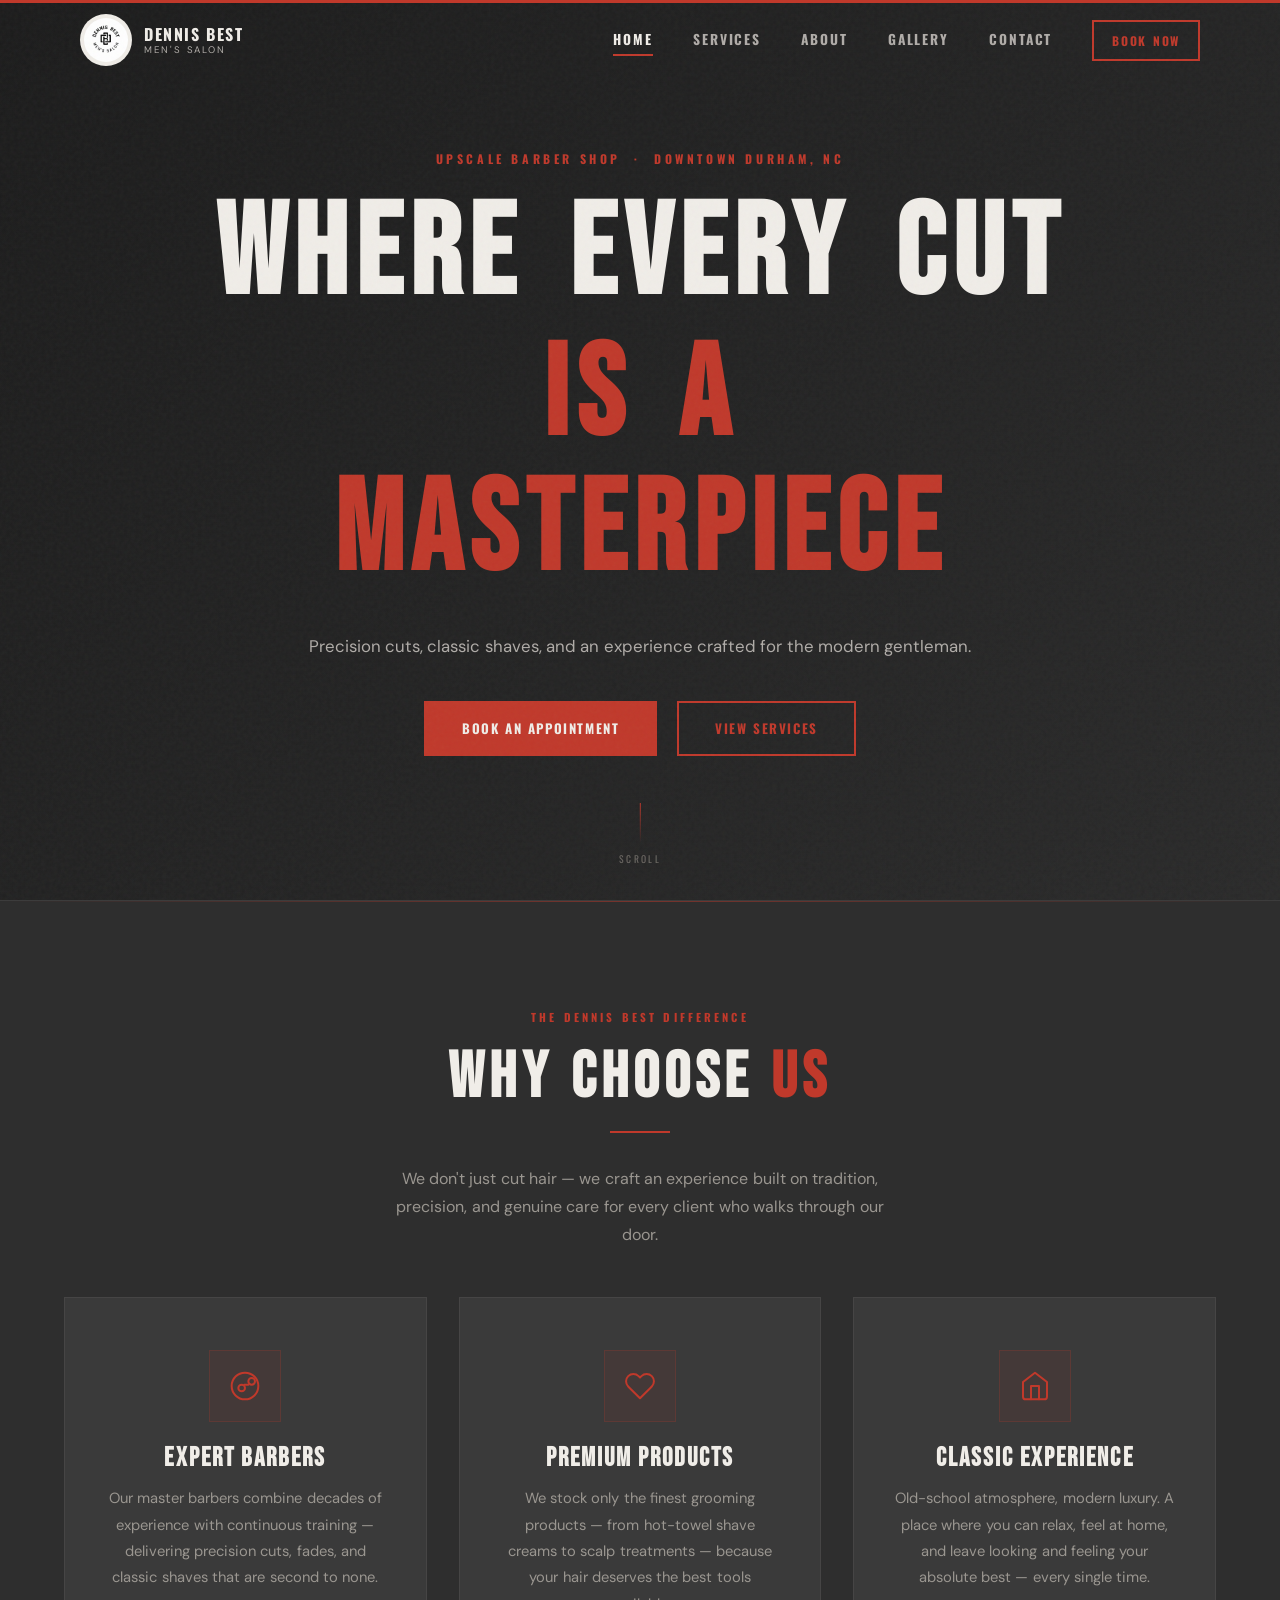
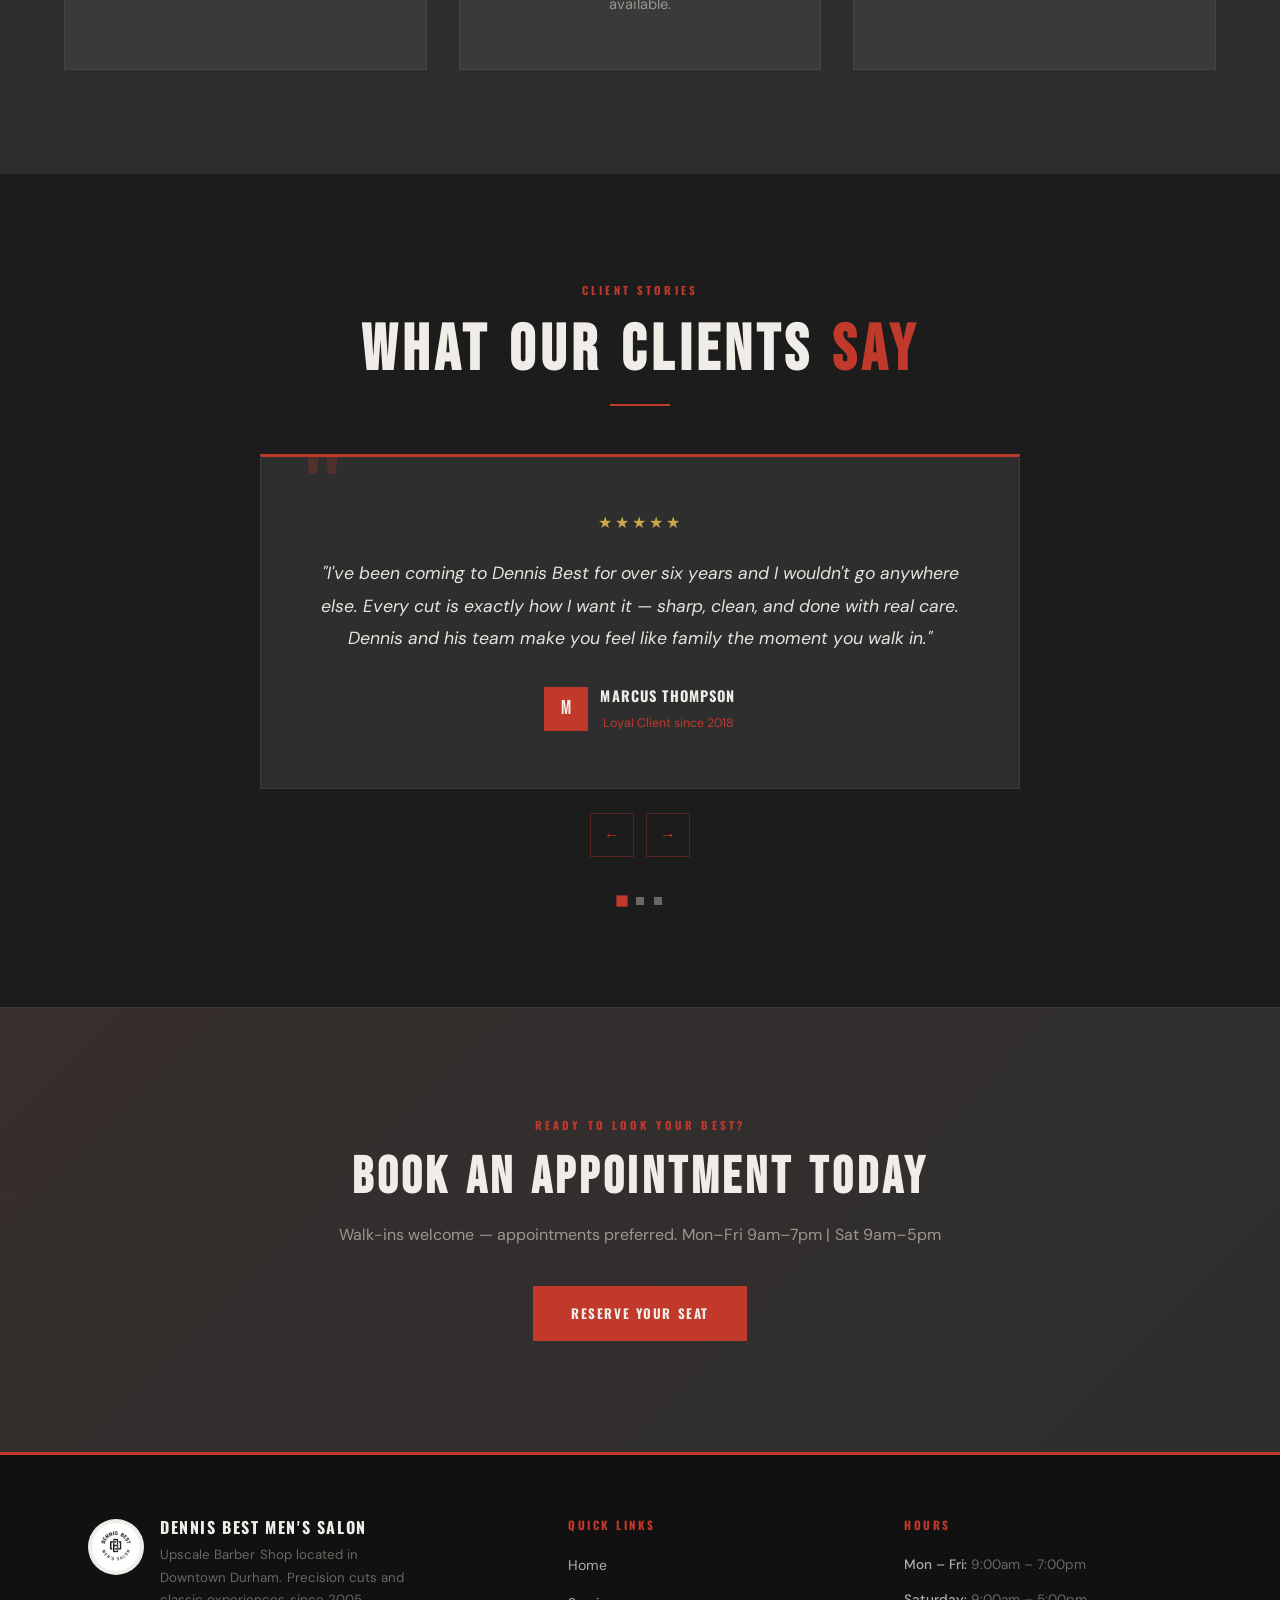
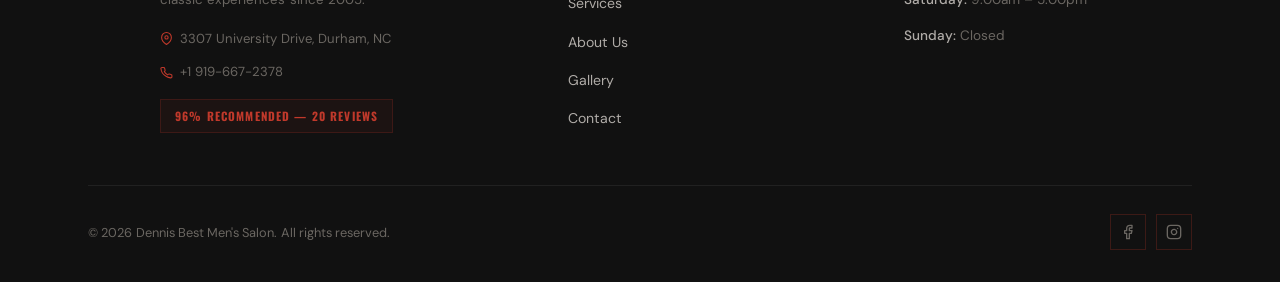
==== commit 78ace529: "Fix hero heading: two clear lines with new hero-heading classes" ====
--- a/index.html
+++ b/index.html
@@ -55,9 +55,9 @@
 
       <div class="hero__content">
         <span class="hero__eyebrow">Upscale Barber Shop &nbsp;·&nbsp; Downtown Durham, NC</span>
-        <h1 class="hero__title">
-          Where Every Cut
-          <em>Is A Masterpiece</em>
+        <h1 class="hero-heading">
+          <span class="hero-line-1">Where Every Cut</span>
+          <span class="hero-line-2">Is A Masterpiece</span>
         </h1>
         <p class="hero__sub">
           Precision cuts, classic shaves, and an experience crafted for the modern gentleman.
--- a/css/style.css
+++ b/css/style.css
@@ -457,6 +457,34 @@
   display: block;
   font-style: normal;
   color: var(--color-accent);
+}
+
+.hero-heading {
+  display: flex;
+  flex-direction: column;
+  gap: 0.3em;
+  line-height: 1;
+  margin-bottom: 2rem;
+}
+
+.hero-line-1 {
+  display: block;
+  font-family: 'Bebas Neue', sans-serif;
+  font-size: clamp(4rem, 10vw, 9rem);
+  color: #f0ede8;
+  letter-spacing: 0.06em;
+  word-spacing: 0.15em;
+  line-height: 1.05;
+}
+
+.hero-line-2 {
+  display: block;
+  font-family: 'Bebas Neue', sans-serif;
+  font-size: clamp(4rem, 10vw, 9rem);
+  color: #c0392b;
+  letter-spacing: 0.06em;
+  word-spacing: 0.15em;
+  line-height: 1.05;
 }
 
 .hero__word {
@@ -2008,6 +2036,16 @@
   margin-top: 14px;
 }
 
+/* ── Hero heading mobile ───────────────────────────────────── */
+@media (max-width: 768px) {
+  .hero-line-1,
+  .hero-line-2 {
+    font-size: clamp(2.8rem, 11vw, 4.5rem);
+    word-spacing: 0.12em;
+    letter-spacing: 0.04em;
+  }
+}
+
 /* ── Mobile spacing ────────────────────────────────────────── */
 @media (max-width: 768px) {
   .why,
